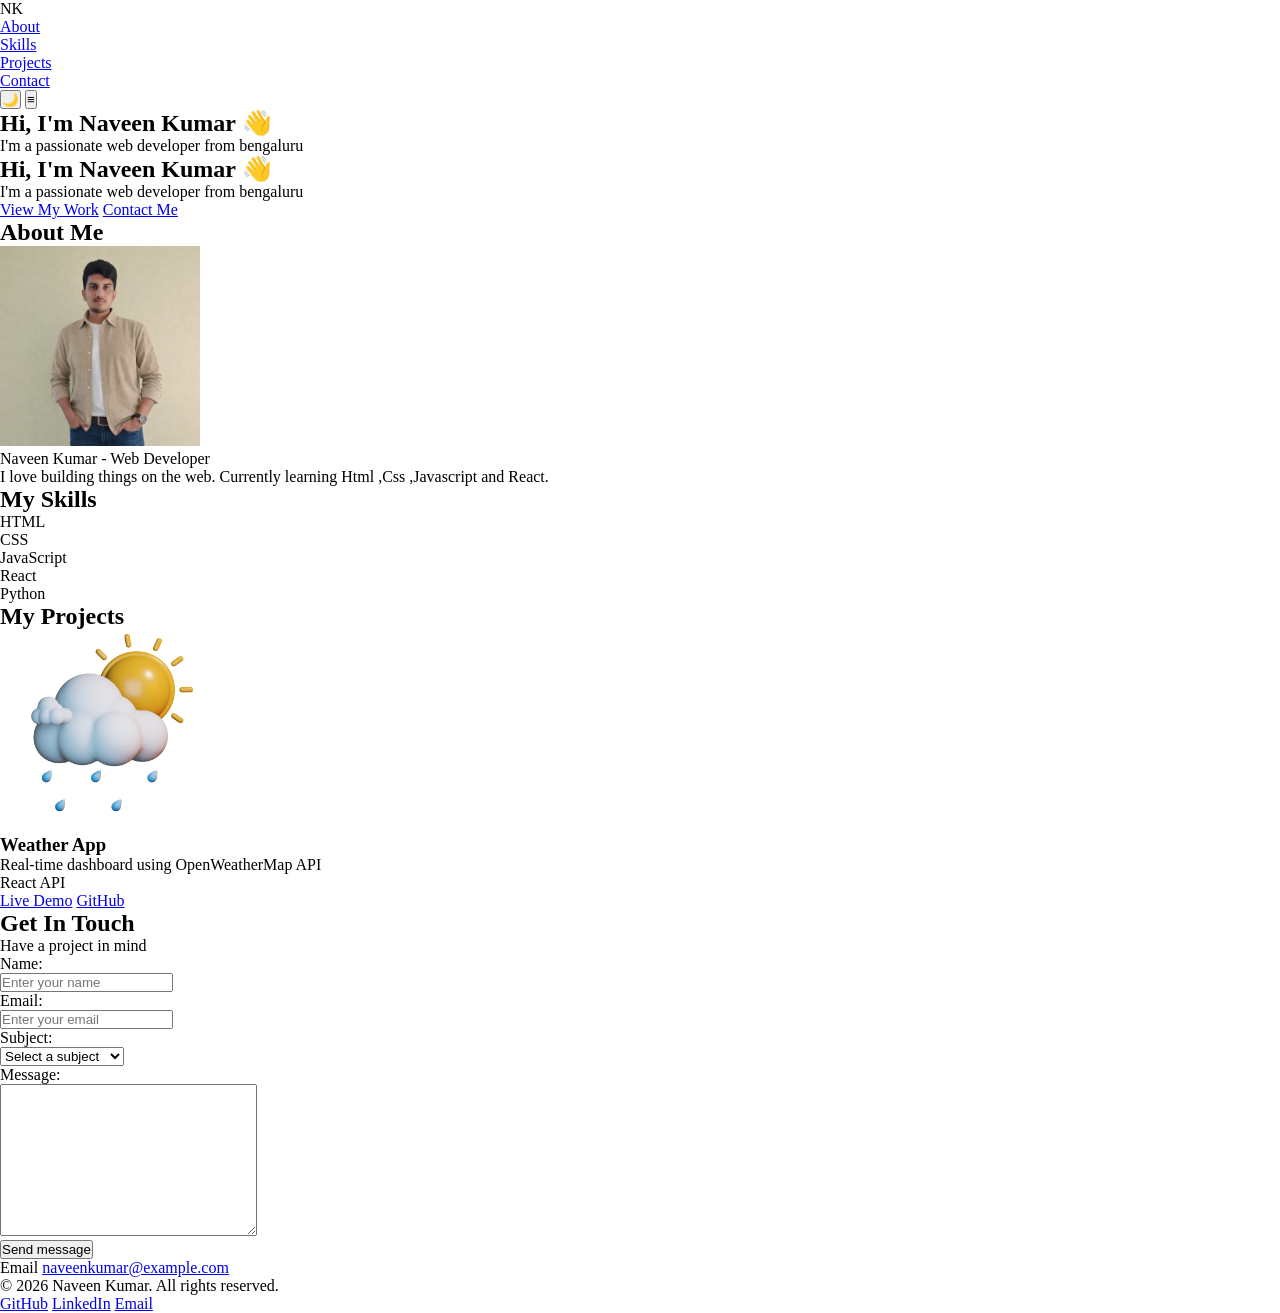
==== Portfoli project/index.html @ cab33a86 "css" ====
<!DOCTYPE html>
<html lang="en">
<head>
    <meta charset="UTF-8">
    <meta name="viewport" content="width=device-width, initial-scale=1.0">
 
    <!-- SEO Meta Tags -->
    <title>Naveen Kumar| Web Developer Portfolio</title>
    <meta name="description" content="Full-stack web developer specializing
          in React and Node.js. Available for freelance projects.">
    <meta name="keywords" content="web developer, React, JavaScript, portfolio">
    <meta name="author" content="Naveen kumar">
 
    <!-- Open Graph (for Facebook, LinkedIn, WhatsApp previews) -->
    <meta property="og:title" content="Naveen Kumar| Web Developer">
    <meta property="og:description" content="Check out my portfolio and projects!">
    <meta property="og:image" content="./my photo.jpeg">
    <meta property="og:url" content="https://Naveen Kumar.com">
    <meta property="og:type" content="website">
 
    <!-- Twitter Card -->
    <meta name="twitter:card" content="summary_large_image">
    <meta name="twitter:title" content="Pooja Sri| Web Developer">
    <meta name="twitter:description" content="Check out my portfolio!">
 <link rel="stylesheet" href="./index.css">
   
</head>
<body>
    <header class="site-header">
         <nav class="navbar">
             <div class="logo"> NK </div>
            <ul>
                <li><a href="#about">About</a></li>
                <li> <a href="#skills">Skills</a></li>
                <li> <a href="#projects">Projects</a></li>
                <li><a href="#contact">Contact</a></li>
            </ul>
           <button class="them-toggle" title="Toggle Dark"  aria-label="Toggle Dark Mode">🌙</button>
           <button class="menu-toggle" aria-label="Toggle navigation" aria-expanded="false">≡</button>

            
        </nav>

    </header>
    <main>
        <section class="hero-section" id="hero">
        
        <h1>Hi, I'm Naveen Kumar 👋</h1>
        <p class="tagline">I'm a passionate web developer from bengaluru</p>
        
        <h1>Hi, I'm Naveen Kumar 👋</h1>
        <p>I'm a passionate web developer from bengaluru</p>
        
        <div class="hero-buttons">
            <a href="#projects" class="btn btn-primary">View My Work</a>
            <a href="#contact" class="btn btn-secondary">Contact Me</a>

        </div>
        </section>

    
    <section id="about" class="about-section">
        <h2>About Me</h2>
        <div class="about-content">
            <figure>
                <img src="./my photo.jpeg" alt="Naveen Kumar" width="200" height="200">
                <figcaption>Naveen Kumar - Web Developer</figcaption>
            </figure>
         
         <div class="about-text">
            <p>I love building things on the web. Currently learning Html ,Css ,Javascript and React.</p>
        </div>
        </div>
    </section>
    <section id="skills" class="skills-section">
        <h2>My Skills</h2>
        <div class="skills-grid">
            <div class="skill-item" data-level="90">HTML</div>
            <div class="skill-item" data-level="80">CSS</div>
            <div class="skill-item" data-level="70">JavaScript</div>
            <div class="skill-item" data-level="60">React</div>
            <div class="skill-item" data-level="80">Python</div>
        
        </div>
    </section>
    <section id="projects" class="projects-section">
        <h2>My Projects</h2>
        <div class="project-grid">
            <article class="project-card" data-category="web">
               <img src="./weather.webp"  width="200" height="200" alt="weather project">
               <h3>Weather App</h3>
               <p>Real-time dashboard using OpenWeatherMap API</p>
               <div class="project-tags">
                <span class="tag">React</span>
                <span class="tag">API</span>
                <div>
               <div>
                <a href="#" class="btn">Live Demo</a>
                <a href="#" class="btn">GitHub</a>
               </div>
            </article>
        </div>
        
    </section >
    <section id="contact" class="contact-section">
        <h2>Get In Touch</h2>
       <p>Have a project in mind </p>
       <form action="">

        <div class="form-group">
        <label for="name">Name:</label><br>
        <input type="text" id="name" name="name" required placeholder="Enter your name"><br>
        </div>

        <div class="form-group">
        <label for="email">Email:</label><br>
        <input type="email" id="email" name="email" required placeholder="Enter your email"><br>
        </div>

        <div class="form-group">
        <label for="subject">Subject:</label><br>
        <select name="subject" id="subject"> <br>
            <option value="">Select a subject</option>
            <option value="hire">I want to hire you</option>
            option value="collaboration">I want to collaborate</option>
            <option value="other">Other</option>
        </select> <br>

        <label for="message">Message:</label><br>

        <textarea name="message" id="message" cols="30" rows="10" required></textarea> <br>
        <button type="submit">Send message</button>
       </form>
       <p>Email  <a href="mailto:naveenkumar@example.com">naveenkumar@example.com</a> </p>

    </section>
    </main>

    <footer class="site-footer">
        <p>&copy; 2026 Naveen Kumar. All rights reserved.</p>
        <nav aria-label="Social links">
            <a href="https://github.com/naveenkumar" target="_blank" rel="noopener noreferrer">GitHub</a>
            <a href="https://linkedin.com/in/naveen-goud-pp" target="_blank" rel="noopener noreferrer">LinkedIn</a>
            <a href="mailto:naveengouda802@gmail.com" target="_blank" rel="noopener noreferrer">Email</a>
        </nav>
    </footer>
    
</body>
</html>
---- Portfoli project/index.css ----
*{
    margin: 0;
    padding: 0;
    box-sizing: border-box;
}

:root{
    --primary-color: #ff4c60;
    --secondary-color: #1e1e1e;
    --text-color: #fff;
    --font-family: 'Poppins', sans-serif;
    --font-size: 16px;
    --light-color: #f5f5f5;
}
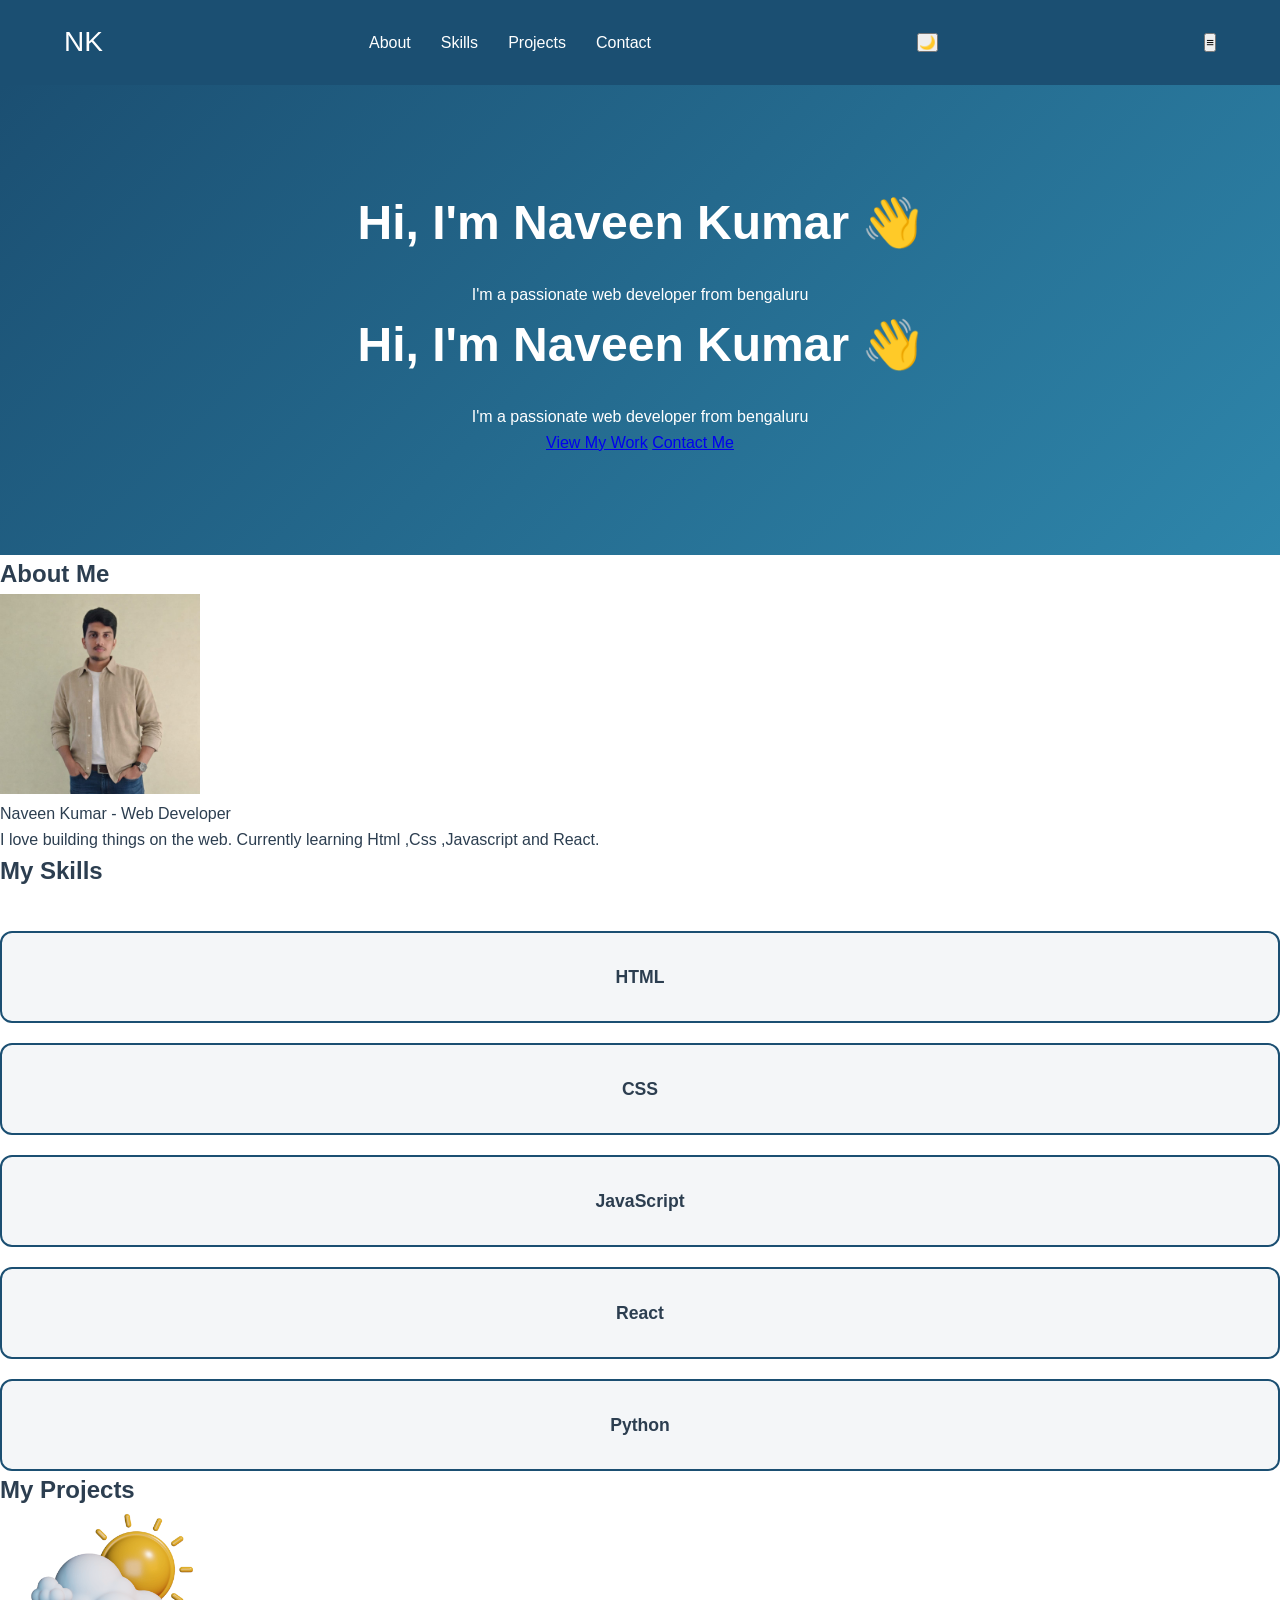
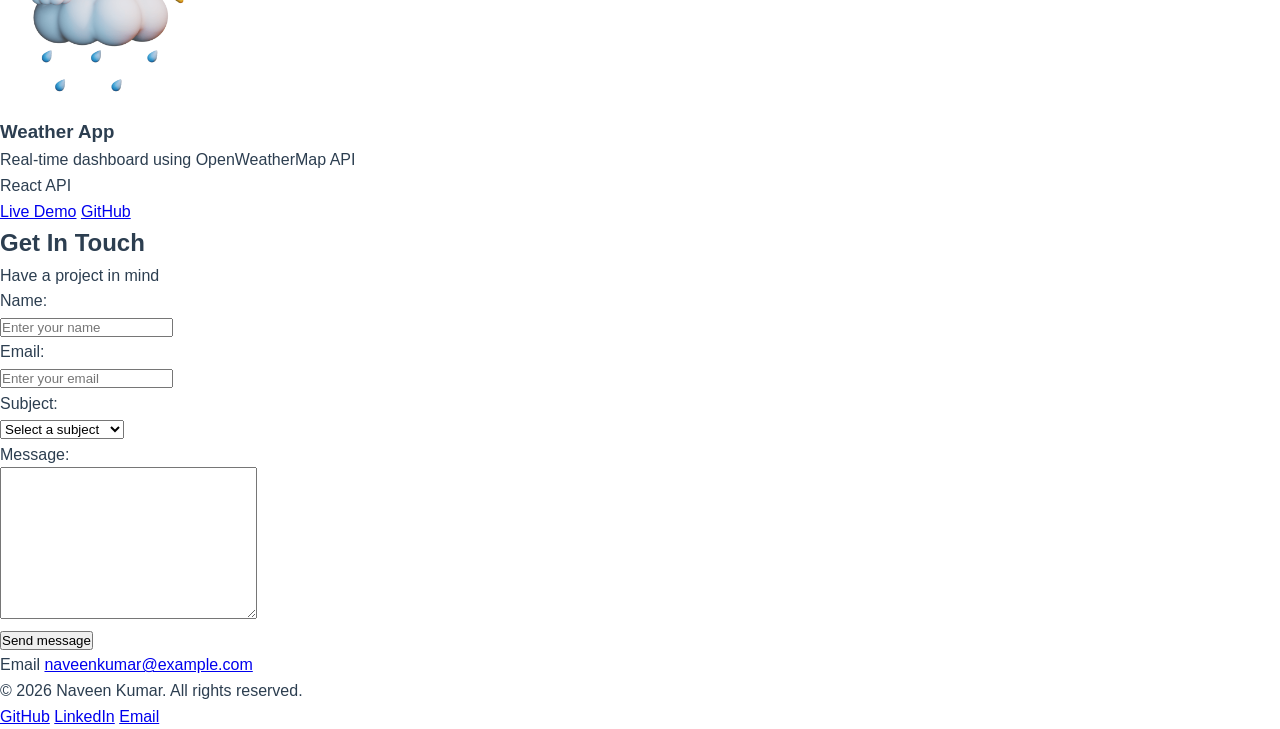
==== commit 3c9b47f0: "Merge branch 'main' of https://github.com/Naveen-Kumar-pp/Poto" ====
--- a/Portfoli project/index.html
+++ b/Portfoli project/index.html
@@ -27,9 +27,11 @@
 </head>
 <body>
     <header class="site-header">
+
          <nav class="navbar">
              <div class="logo"> NK </div>
-            <ul>
+             
+            <ul class="nav-links">
                 <li><a href="#about">About</a></li>
                 <li> <a href="#skills">Skills</a></li>
                 <li> <a href="#projects">Projects</a></li>
@@ -125,10 +127,14 @@
             option value="collaboration">I want to collaborate</option>
             <option value="other">Other</option>
         </select> <br>
+        </div>
+
+        <div class="form-group">
 
         <label for="message">Message:</label><br>
 
         <textarea name="message" id="message" cols="30" rows="10" required></textarea> <br>
+        </div>
         <button type="submit">Send message</button>
        </form>
        <p>Email  <a href="mailto:naveenkumar@example.com">naveenkumar@example.com</a> </p>
--- a/Portfoli project/index.css
+++ b/Portfoli project/index.css
@@ -1,14 +1,85 @@
 *{
-    margin: 0;
+    box-sizing: border-box;
+    margin:0;
     padding: 0;
-    box-sizing: border-box;
+}
+:root{
+    --primary:#1B4F72;
+    --accent:#F18F01;
+    --text:#2c3E50;
+    --light:#f4f6f8;
+    --white:#FFFFFF;
+    --font-main: 'Segoe UI', Tahoma, Geneva, Verdana, sans-serif;
+}
+body{
+    font-family:var(--font-main);
+    color: var(--text);
+    line-height:1.6;
+    background-color: var(--white);
+ 
 }
 
-:root{
-    --primary-color: #ff4c60;
-    --secondary-color: #1e1e1e;
-    --text-color: #fff;
-    --font-family: 'Poppins', sans-serif;
-    --font-size: 16px;
-    --light-color: #f5f5f5;
+.navbar{
+    display: flex;
+    justify-content: space-between;
+    align-items: center;
+    padding: 20px 5%;
+    background-color: var(--primary);
+    
+    
+}
+.site-header{
+    position: sticky;
+    top: 0;
+    z-index: 100000;
+}
+.logo{
+    font-size: 28px;
+    font-weight: 500;
+    color: var(--white);
+
+}
+
+.nav-links{
+    list-style: none;
+    display: flex;
+    gap: 30px;
+
+}
+
+.nav-links a{
+    text-decoration: none;
+    color: var(--white);
+    font-weight: 500;
+}
+.nav-links a:hover{
+    color: var(--accent);
+}
+
+.hero-section{
+    background: linear-gradient(135deg, var(--primary),#2E86Ab);
+    color: var(--white);
+    text-align: center;
+    padding: 100px 5%;
+}
+.hero-section h1{
+    font-size: 3rem;
+    margin-bottom: 20px;
+}
+.skills-grid{
+    display: grid;
+    grid-template-columns: repeat(auto-fill,minmax(2oopx,1fr));
+    gap:20px;
+    margin-top: 40px;
+
+}
+
+.skill-item{
+    background: var(--light);
+    border:2px solid var(--primary);
+    border-radius:12px;
+    text-align: center;
+    padding:30px 20px;
+    font-weight: bold;
+    font-size:1.1rem;
 }
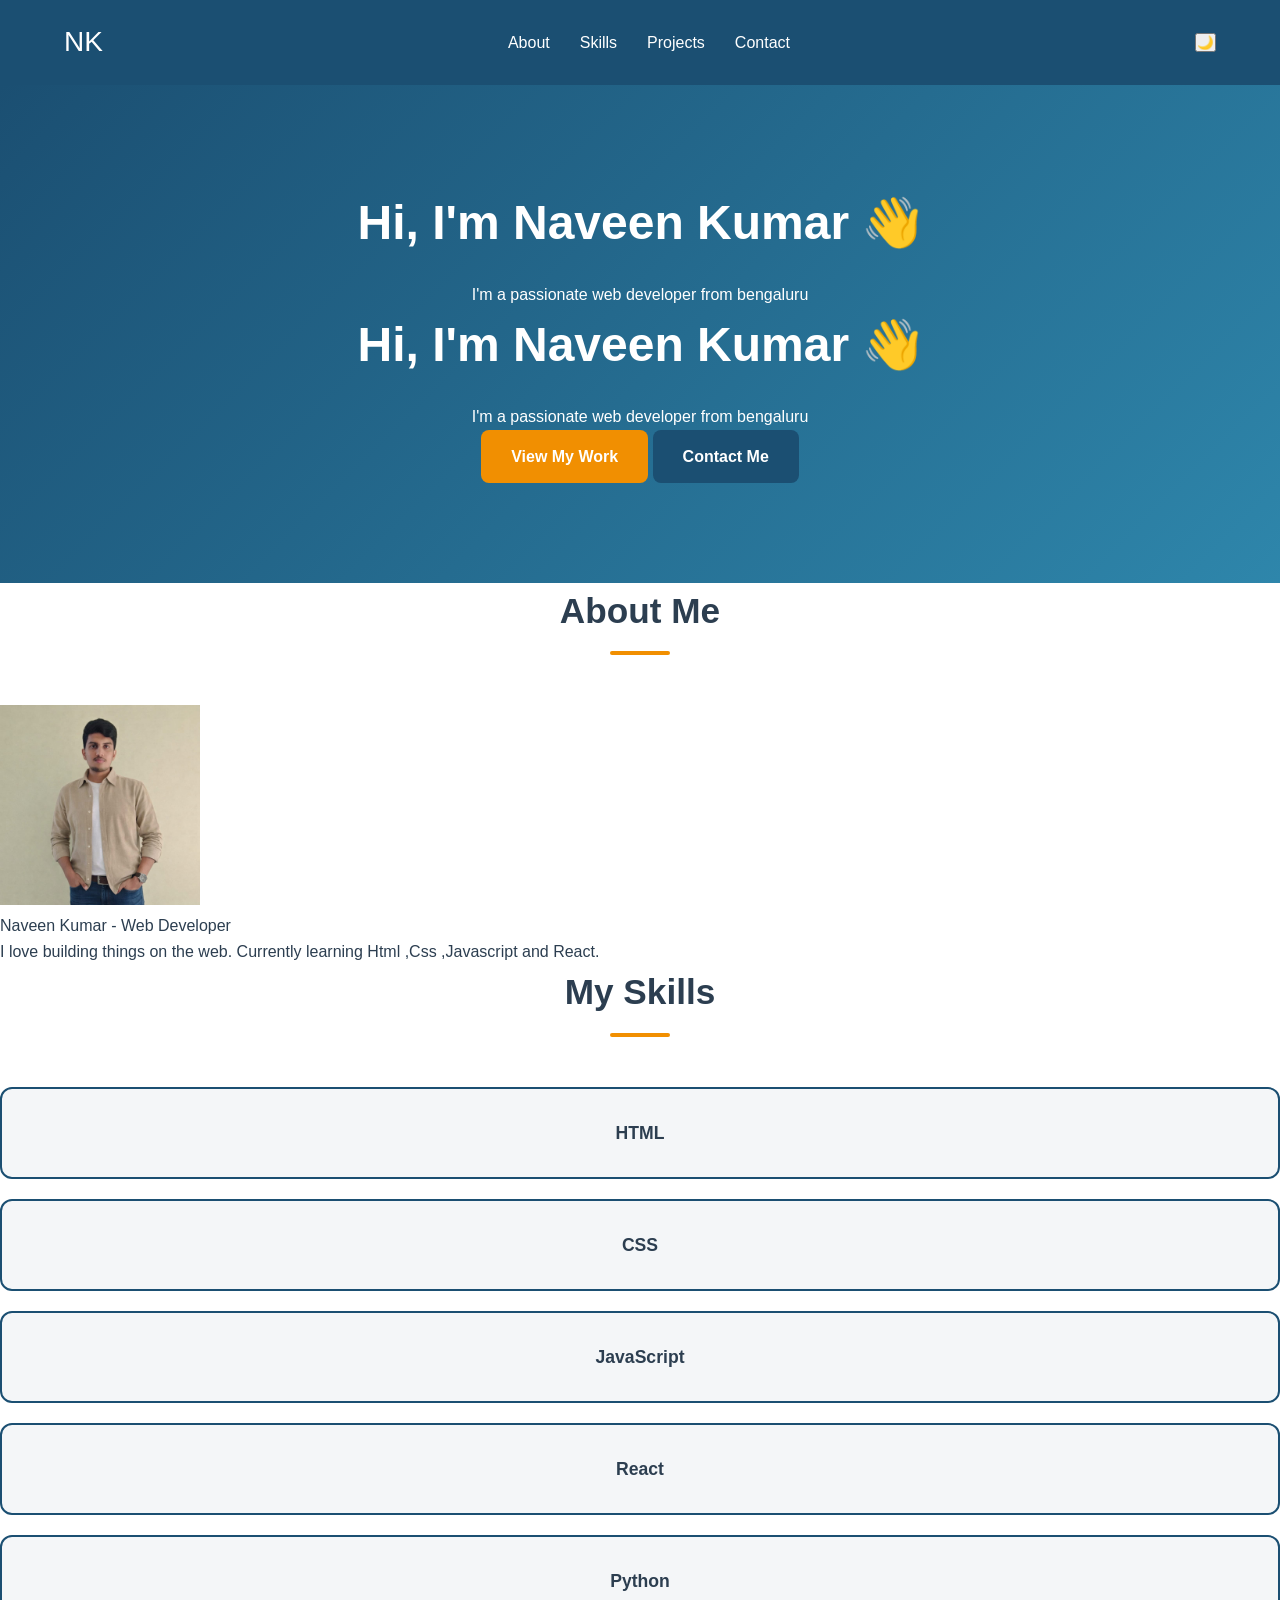
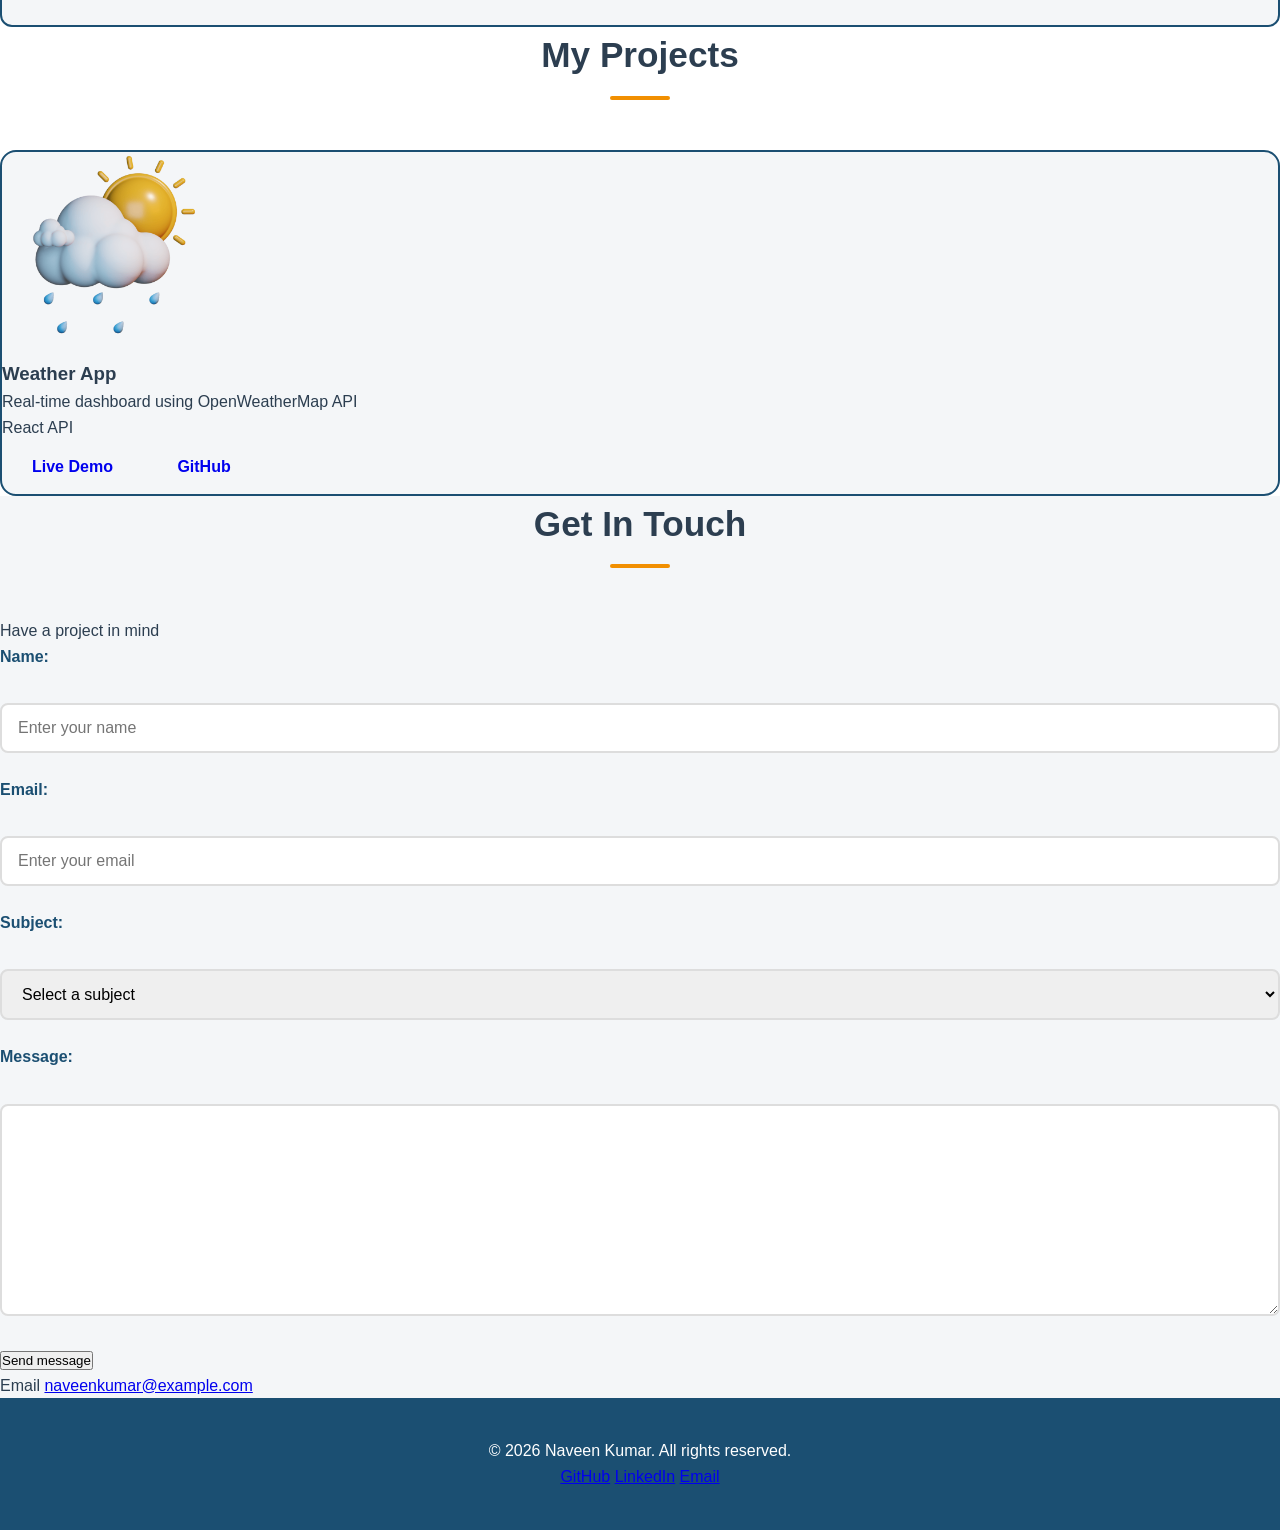
==== commit 4013a5e2: "Add files via upload" ====
--- a/Portfoli project/index.html
+++ b/Portfoli project/index.html
@@ -1,155 +1,156 @@
-<!DOCTYPE html>
-<html lang="en">
-<head>
-    <meta charset="UTF-8">
-    <meta name="viewport" content="width=device-width, initial-scale=1.0">
- 
-    <!-- SEO Meta Tags -->
-    <title>Naveen Kumar| Web Developer Portfolio</title>
-    <meta name="description" content="Full-stack web developer specializing
-          in React and Node.js. Available for freelance projects.">
-    <meta name="keywords" content="web developer, React, JavaScript, portfolio">
-    <meta name="author" content="Naveen kumar">
- 
-    <!-- Open Graph (for Facebook, LinkedIn, WhatsApp previews) -->
-    <meta property="og:title" content="Naveen Kumar| Web Developer">
-    <meta property="og:description" content="Check out my portfolio and projects!">
-    <meta property="og:image" content="./my photo.jpeg">
-    <meta property="og:url" content="https://Naveen Kumar.com">
-    <meta property="og:type" content="website">
- 
-    <!-- Twitter Card -->
-    <meta name="twitter:card" content="summary_large_image">
-    <meta name="twitter:title" content="Pooja Sri| Web Developer">
-    <meta name="twitter:description" content="Check out my portfolio!">
- <link rel="stylesheet" href="./index.css">
-   
-</head>
-<body>
-    <header class="site-header">
-
-         <nav class="navbar">
-             <div class="logo"> NK </div>
-             
-            <ul class="nav-links">
-                <li><a href="#about">About</a></li>
-                <li> <a href="#skills">Skills</a></li>
-                <li> <a href="#projects">Projects</a></li>
-                <li><a href="#contact">Contact</a></li>
-            </ul>
-           <button class="them-toggle" title="Toggle Dark"  aria-label="Toggle Dark Mode">🌙</button>
-           <button class="menu-toggle" aria-label="Toggle navigation" aria-expanded="false">≡</button>
-
-            
-        </nav>
-
-    </header>
-    <main>
-        <section class="hero-section" id="hero">
-        
-        <h1>Hi, I'm Naveen Kumar 👋</h1>
-        <p class="tagline">I'm a passionate web developer from bengaluru</p>
-        
-        <h1>Hi, I'm Naveen Kumar 👋</h1>
-        <p>I'm a passionate web developer from bengaluru</p>
-        
-        <div class="hero-buttons">
-            <a href="#projects" class="btn btn-primary">View My Work</a>
-            <a href="#contact" class="btn btn-secondary">Contact Me</a>
-
-        </div>
-        </section>
-
-    
-    <section id="about" class="about-section">
-        <h2>About Me</h2>
-        <div class="about-content">
-            <figure>
-                <img src="./my photo.jpeg" alt="Naveen Kumar" width="200" height="200">
-                <figcaption>Naveen Kumar - Web Developer</figcaption>
-            </figure>
-         
-         <div class="about-text">
-            <p>I love building things on the web. Currently learning Html ,Css ,Javascript and React.</p>
-        </div>
-        </div>
-    </section>
-    <section id="skills" class="skills-section">
-        <h2>My Skills</h2>
-        <div class="skills-grid">
-            <div class="skill-item" data-level="90">HTML</div>
-            <div class="skill-item" data-level="80">CSS</div>
-            <div class="skill-item" data-level="70">JavaScript</div>
-            <div class="skill-item" data-level="60">React</div>
-            <div class="skill-item" data-level="80">Python</div>
-        
-        </div>
-    </section>
-    <section id="projects" class="projects-section">
-        <h2>My Projects</h2>
-        <div class="project-grid">
-            <article class="project-card" data-category="web">
-               <img src="./weather.webp"  width="200" height="200" alt="weather project">
-               <h3>Weather App</h3>
-               <p>Real-time dashboard using OpenWeatherMap API</p>
-               <div class="project-tags">
-                <span class="tag">React</span>
-                <span class="tag">API</span>
-                <div>
-               <div>
-                <a href="#" class="btn">Live Demo</a>
-                <a href="#" class="btn">GitHub</a>
-               </div>
-            </article>
-        </div>
-        
-    </section >
-    <section id="contact" class="contact-section">
-        <h2>Get In Touch</h2>
-       <p>Have a project in mind </p>
-       <form action="">
-
-        <div class="form-group">
-        <label for="name">Name:</label><br>
-        <input type="text" id="name" name="name" required placeholder="Enter your name"><br>
-        </div>
-
-        <div class="form-group">
-        <label for="email">Email:</label><br>
-        <input type="email" id="email" name="email" required placeholder="Enter your email"><br>
-        </div>
-
-        <div class="form-group">
-        <label for="subject">Subject:</label><br>
-        <select name="subject" id="subject"> <br>
-            <option value="">Select a subject</option>
-            <option value="hire">I want to hire you</option>
-            option value="collaboration">I want to collaborate</option>
-            <option value="other">Other</option>
-        </select> <br>
-        </div>
-
-        <div class="form-group">
-
-        <label for="message">Message:</label><br>
-
-        <textarea name="message" id="message" cols="30" rows="10" required></textarea> <br>
-        </div>
-        <button type="submit">Send message</button>
-       </form>
-       <p>Email  <a href="mailto:naveenkumar@example.com">naveenkumar@example.com</a> </p>
-
-    </section>
-    </main>
-
-    <footer class="site-footer">
-        <p>&copy; 2026 Naveen Kumar. All rights reserved.</p>
-        <nav aria-label="Social links">
-            <a href="https://github.com/naveenkumar" target="_blank" rel="noopener noreferrer">GitHub</a>
-            <a href="https://linkedin.com/in/naveen-goud-pp" target="_blank" rel="noopener noreferrer">LinkedIn</a>
-            <a href="mailto:naveengouda802@gmail.com" target="_blank" rel="noopener noreferrer">Email</a>
-        </nav>
-    </footer>
-    
-</body>
+<!DOCTYPE html>
+<html lang="en">
+<head>
+    <meta charset="UTF-8">
+    <meta name="viewport" content="width=device-width, initial-scale=1.0">
+ 
+    <!-- SEO Meta Tags -->
+    <title>Naveen Kumar| Web Developer Portfolio</title>
+    <meta name="description" content="Full-stack web developer specializing
+          in React and Node.js. Available for freelance projects.">
+    <meta name="keywords" content="web developer, React, JavaScript, portfolio">
+    <meta name="author" content="Naveen kumar">
+ 
+    <!-- Open Graph (for Facebook, LinkedIn, WhatsApp previews) -->
+    <meta property="og:title" content="Naveen Kumar| Web Developer">
+    <meta property="og:description" content="Check out my portfolio and projects!">
+    <meta property="og:image" content="./my photo.jpeg">
+    <meta property="og:url" content="https://Naveen Kumar.com">
+    <meta property="og:type" content="website">
+ 
+    <!-- Twitter Card -->
+    <meta name="twitter:card" content="summary_large_image">
+    <meta name="twitter:title" content="Pooja Sri| Web Developer">
+    <meta name="twitter:description" content="Check out my portfolio!">
+ <link rel="stylesheet" href="./index.css">
+   
+</head>
+<body>
+    <header class="site-header">
+
+         <nav class="navbar">
+             <div class="logo"> NK </div>
+             
+            <ul class="nav-links">
+                <li><a href="#about">About</a></li>
+                <li> <a href="#skills">Skills</a></li>
+                <li> <a href="#projects">Projects</a></li>
+                <li><a href="#contact">Contact</a></li>
+            </ul>
+           <button class="them-toggle" title="Toggle Dark"  aria-label="Toggle Dark Mode">🌙</button>
+           <button class="menu-toggle" aria-label="Toggle navigation" aria-expanded="false">≡</button>
+
+            
+        </nav>
+
+    </header>
+    <main>
+        <section class="hero-section" id="hero">
+        
+        <h1>Hi, I'm Naveen Kumar 👋</h1>
+        <p class="tagline">I'm a passionate web developer from bengaluru</p>
+        
+        <h1>Hi, I'm Naveen Kumar 👋</h1>
+        <p>I'm a passionate web developer from bengaluru</p>
+        
+        <div class="hero-buttons">
+            <a href="#projects" class="btn btn-primary">View My Work</a>
+            <a href="#contact" class="btn btn-secondary">Contact Me</a>
+
+        </div>
+        </section>
+
+    
+    <section id="about" class="about-section">
+        <h2>About Me</h2>
+        <div class="about-content">
+            <figure>
+                <img src="./my photo.jpeg" alt="Naveen Kumar" width="200" height="200">
+                <figcaption>Naveen Kumar - Web Developer</figcaption>
+            </figure>
+         
+         <div class="about-text">
+            <p>I love building things on the web. Currently learning Html ,Css ,Javascript and React.</p>
+        </div>
+        </div>
+    </section>
+    <section id="skills" class="skills-section">
+        <h2>My Skills</h2>
+        <div class="skills-grid">
+            <div class="skill-item" data-level="90">HTML</div>
+            <div class="skill-item" data-level="80">CSS</div>
+            <div class="skill-item" data-level="70">JavaScript</div>
+            <div class="skill-item" data-level="60">React</div>
+            <div class="skill-item" data-level="80">Python</div>
+            
+        
+        </div>
+    </section>
+    <section id="projects" class="projects-section">
+        <h2>My Projects</h2>
+        <div class="project-grid">
+            <article class="project-card" data-category="web">
+               <img src="./weather.webp"  width="200" height="200" alt="weather project">
+               <h3>Weather App</h3>
+               <p>Real-time dashboard using OpenWeatherMap API</p>
+               <div class="project-tags">
+                <span class="tag">React</span>
+                <span class="tag">API</span>
+                <div>
+               <div>
+                <a href="#" class="btn">Live Demo</a>
+                <a href="#" class="btn">GitHub</a>
+               </div>
+            </article>
+        </div>
+        
+    </section >
+    <section id="contact" class="contact-section">
+        <h2>Get In Touch</h2>
+       <p>Have a project in mind </p>
+       <form action="">
+
+        <div class="form-group">
+        <label for="name">Name:</label><br>
+        <input type="text" id="name" name="name" required placeholder="Enter your name"><br>
+        </div>
+
+        <div class="form-group">
+        <label for="email">Email:</label><br>
+        <input type="email" id="email" name="email" required placeholder="Enter your email"><br>
+        </div>
+
+        <div class="form-group">
+        <label for="subject">Subject:</label><br>
+        <select name="subject" id="subject"> <br>
+            <option value="">Select a subject</option>
+            <option value="hire">I want to hire you</option>
+            option value="collaboration">I want to collaborate</option>
+            <option value="other">Other</option>
+        </select> <br>
+        </div>
+
+        <div class="form-group">
+
+        <label for="message">Message:</label><br>
+
+        <textarea name="message" id="message" cols="30" rows="10" required></textarea> <br>
+        </div>
+        <button type="submit">Send message</button>
+       </form>
+       <p>Email  <a href="mailto:naveenkumar@example.com">naveenkumar@example.com</a> </p>
+
+    </section>
+    </main>
+
+    <footer class="site-footer">
+        <p>&copy; 2026 Naveen Kumar. All rights reserved.</p>
+        <nav aria-label="Social links">
+            <a href="https://github.com/naveenkumar" target="_blank" rel="noopener noreferrer">GitHub</a>
+            <a href="https://linkedin.com/in/naveen-goud-pp" target="_blank" rel="noopener noreferrer">LinkedIn</a>
+            <a href="mailto:naveengouda802@gmail.com" target="_blank" rel="noopener noreferrer">Email</a>
+        </nav>
+    </footer>
+    
+</body>
 </html>
--- a/Portfoli project/index.css
+++ b/Portfoli project/index.css
@@ -1,85 +1,264 @@
-*{
-    box-sizing: border-box;
-    margin:0;
-    padding: 0;
-}
-:root{
-    --primary:#1B4F72;
-    --accent:#F18F01;
-    --text:#2c3E50;
-    --light:#f4f6f8;
-    --white:#FFFFFF;
-    --font-main: 'Segoe UI', Tahoma, Geneva, Verdana, sans-serif;
-}
-body{
-    font-family:var(--font-main);
-    color: var(--text);
-    line-height:1.6;
-    background-color: var(--white);
- 
-}
-
-.navbar{
-    display: flex;
-    justify-content: space-between;
-    align-items: center;
-    padding: 20px 5%;
-    background-color: var(--primary);
-    
-    
-}
-.site-header{
-    position: sticky;
-    top: 0;
-    z-index: 100000;
-}
-.logo{
-    font-size: 28px;
-    font-weight: 500;
-    color: var(--white);
-
-}
-
-.nav-links{
-    list-style: none;
-    display: flex;
-    gap: 30px;
-
-}
-
-.nav-links a{
-    text-decoration: none;
-    color: var(--white);
-    font-weight: 500;
-}
-.nav-links a:hover{
-    color: var(--accent);
-}
-
-.hero-section{
-    background: linear-gradient(135deg, var(--primary),#2E86Ab);
-    color: var(--white);
-    text-align: center;
-    padding: 100px 5%;
-}
-.hero-section h1{
-    font-size: 3rem;
-    margin-bottom: 20px;
-}
-.skills-grid{
-    display: grid;
-    grid-template-columns: repeat(auto-fill,minmax(2oopx,1fr));
-    gap:20px;
-    margin-top: 40px;
-
-}
-
-.skill-item{
-    background: var(--light);
-    border:2px solid var(--primary);
-    border-radius:12px;
-    text-align: center;
-    padding:30px 20px;
-    font-weight: bold;
-    font-size:1.1rem;
+*{
+    box-sizing: border-box;
+    margin:0;
+    padding: 0;
+}
+:root{
+    --primary:#1B4F72;
+    --accent:#F18F01;
+    --text:#2c3E50;
+    --light:#f4f6f8;
+    --white:#FFFFFF;
+    --font-main: 'Segoe UI', Tahoma, Geneva, Verdana, sans-serif;
+}
+body{
+    font-family:var(--font-main);
+    color: var(--text);
+    line-height:1.6;
+    background-color: var(--white);
+ 
+}
+
+.navbar{
+    display: flex;
+    justify-content: space-between;
+    align-items: center;
+    padding: 20px 5%;
+    background-color: var(--primary);
+    
+    
+}
+.site-header{
+    position: sticky;
+    top: 0;
+    z-index: 100000;
+}
+.logo{
+    font-size: 28px;
+    font-weight: 500;
+    color: var(--white);
+
+}
+
+.nav-links{
+    list-style: none;
+    display: flex;
+    gap: 30px;
+
+}
+
+.nav-links a{
+    text-decoration: none;
+    color: var(--white);
+    font-weight: 500;
+}
+.nav-links a:hover{
+    color: var(--accent);
+}
+
+.hero-section{
+    background: linear-gradient(135deg, var(--primary),#2E86Ab);
+    color: var(--white);
+    text-align: center;
+    padding: 100px 5%;
+}
+.hero-section h1{
+    font-size: 3rem;
+    margin-bottom: 20px;
+}
+.skills-grid{
+    display: grid;
+    grid-template-columns: repeat(auto-fill,minmax(2oopx,1fr));
+    gap:20px;
+    margin-top: 40px;
+
+}
+
+
+
+.skill-item{
+    background: var(--light);
+    border:2px solid var(--primary);
+    border-radius:12px;
+    text-align: center;
+    padding:30px 20px;
+    font-weight: bold;
+    font-size:1.1rem;
+    transition:all 0.3s ;
+}
+.skill-item:hover{
+    transform: translateY(-8px);
+    box-shadow: 0 10px 20px rgba(0,0,0,0.602);
+}
+.projects-grid{
+    display:grid;
+    grid-template-columns: repeat(auto-fill,minmax(300px,1fr));
+    gap:30px;
+    margin-top:40px;
+}
+.project-card{
+    background: var(--light);
+    border:2px solid var(--primary);
+    border-radius:16px;
+    overflow:hidden;
+    flex-direction: column;
+    transition:all 0.3s ;
+}
+.project-card:hover{
+    transform: translateY(-8px);
+    box-shadow: 0 10px 20px rgba(0,0,0,0.602);
+}
+ object-card{
+    width:100%;
+    height:200px;
+    object-fit:cover;
+ }
+ .btn{
+    display:inline-block;
+    padding:12px 28px;
+    border-radius:8px;
+    text-decoration:none;
+    font-weight:600;
+    font-size:1rem;
+    border:2px solid transparent;
+ }
+  .btn-primary{
+    background: var(--accent);
+    color: var(--white);
+  }
+  .btn-primary:hover{
+    background: var(--white);
+    color: var(--accent);
+    border:2px solid var(--accent);
+  }
+  .btn-secondary{
+    background: var(--primary);
+    color: var(--white);
+  }
+  .btn-secondary:hover{
+    background-color: var(--white);
+    border-color: var(--white);
+    color: var(--primary);
+  }
+  
+  section h2{
+    font-size: 2.2rem;
+    text-align: center;
+    position: relative;
+    margin-bottom:50px;
+ 
+}
+section h2::after{
+    content: "";
+    display: block;
+    width:60px;
+    height:4px;
+    background-color:var(--accent);
+    margin:12px auto 0;
+    border-radius:2px;
+}
+ 
+@keyframes fadeinup{
+    from{opacity:0;transform: translateY(30px);}
+    to{opacity: 1; transform: translateY(0);}
+}
+ 
+.hero-section h1{
+    animation:fadeinup 0.8s ease 0.2s both;
+}
+.tagline{
+    animation:fadeinup 0.8s ease 0.4s both;
+}
+ 
+.hero-button{
+    animation:fadeinup 0.8s ease 0.6s both;
+}
+
+.contact-section{
+    background-color: var(--light);
+}
+#contact-form{
+    max-width: 600px;
+    margin: 0 auto;
+}
+.form-group{
+    margin-bottom: 24px;
+}
+
+.form-group label{
+    display: block;
+    font-weight: 600;
+    margin-bottom: 8px;
+    color: var(--primary);
+}
+.form-group input,
+.form-group textarea,
+.form-group select{
+    width: 100%;
+    padding: 14px 16px;
+    border: 2px solid #ddd;
+    border-radius:8px ;
+    font-size: 1rem;
+    transition: border-color 0.3s;
+}
+
+.form-group input:focus,
+.form-group textarea:focus{
+    outline:none;
+    border-color:var(--primary) ;
+    box-shadow:  0 0 0 3px  rgb(27,79,114,0.15);
+
+}
+
+.site-footer{
+background-color: var(--primary);
+color: var(--white);
+text-align: center;
+padding: 40px 5%;
+}
+
+
+@media (max-width:768px) {
+    .nav-links{
+        display: none;
+    }
+    .menu-toggle{
+        display: block;
+    }
+    .hero-section h1{
+        font-size:2rem;
+    }
+    .project-grid{
+        grid-template-columns: 1fr;
+    }
+   
+}
+.menu-toggle{
+    display:none;
+    background: none;
+    border: none;
+    color: #FFF;
+    font-size: 30px;
+    cursor:pointer
+}
+ 
+@media (max-width:768px) {
+    .menu-toggle{
+        display: block;
+    }
+    .nav-links{
+        display:none;
+        position: absolute;
+        top:70px;
+        left:0;
+        width: 100%;
+        background:#1B4F72;
+        flex-direction: column;
+        text-align: center;
+        padding: 20px 0;
+        gap: 20px;
+    }
+    .nav-links.open{
+        display: flex;
+    }
 }
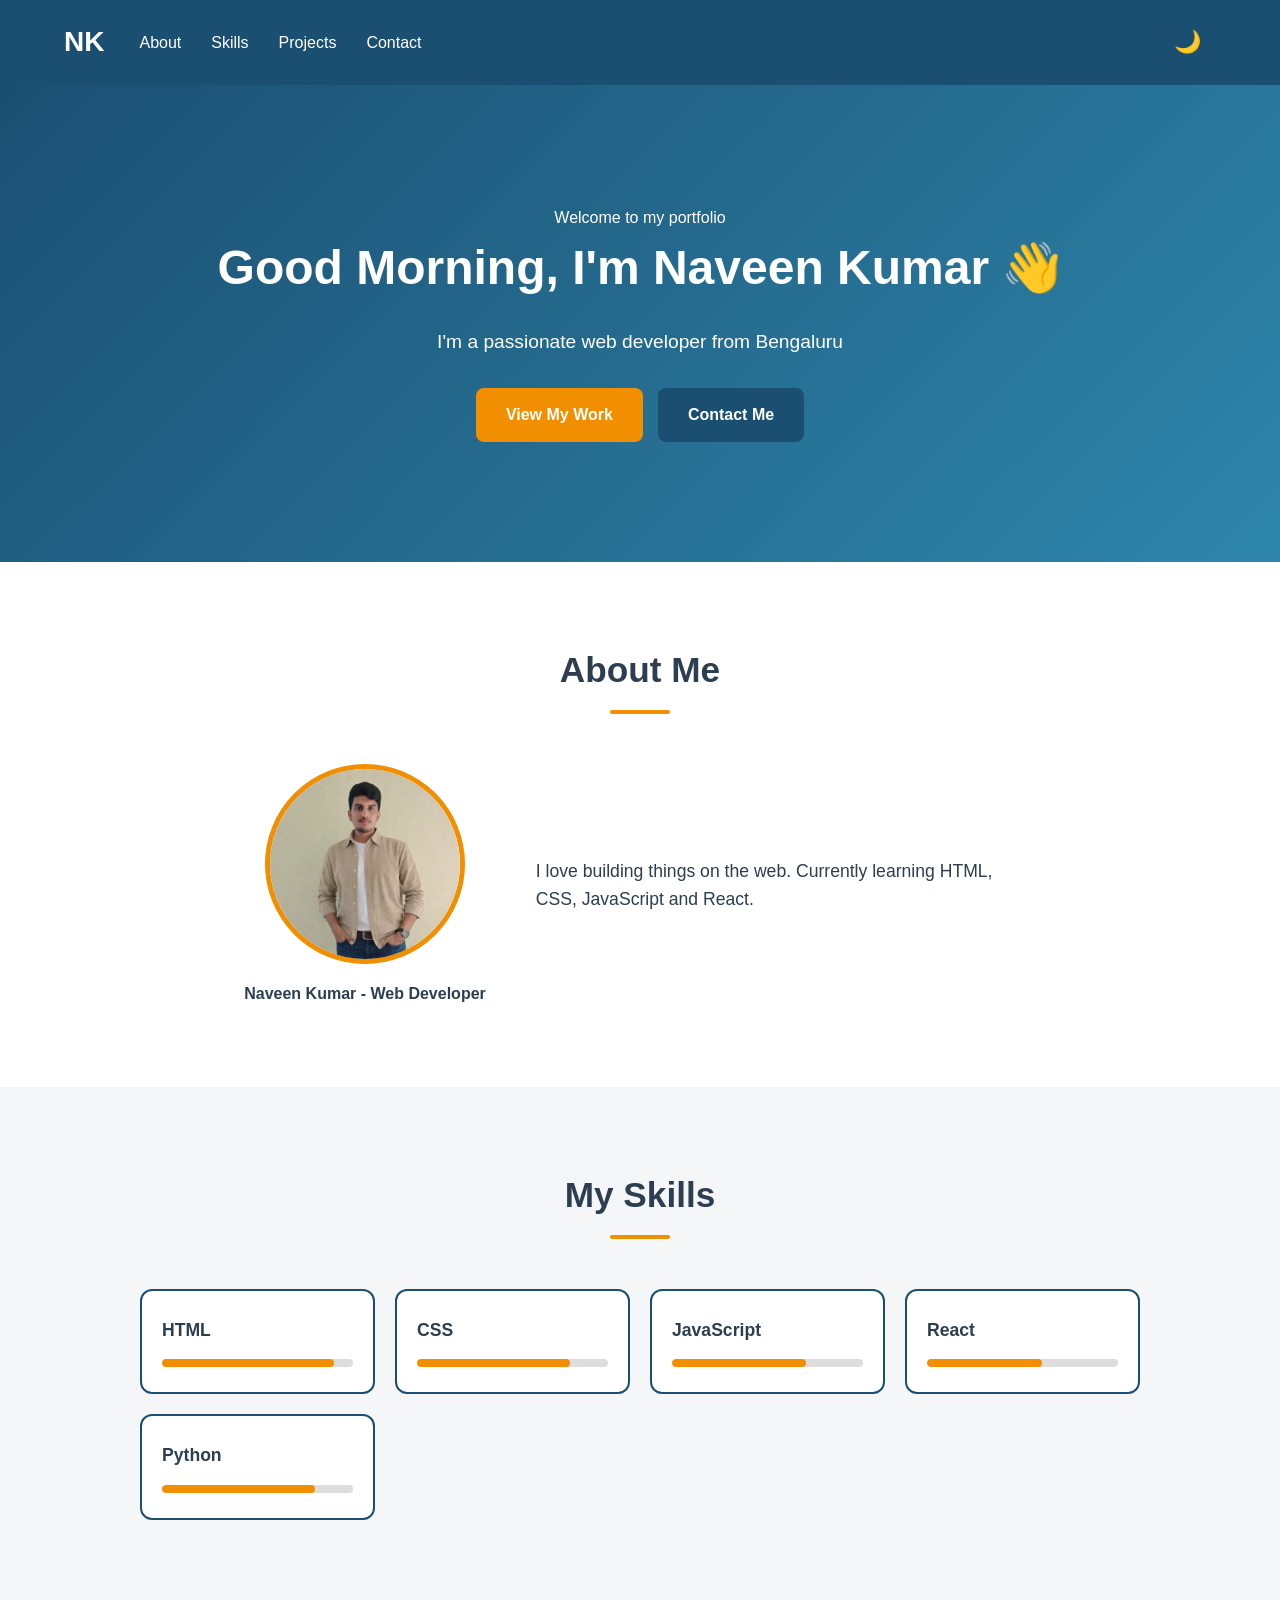
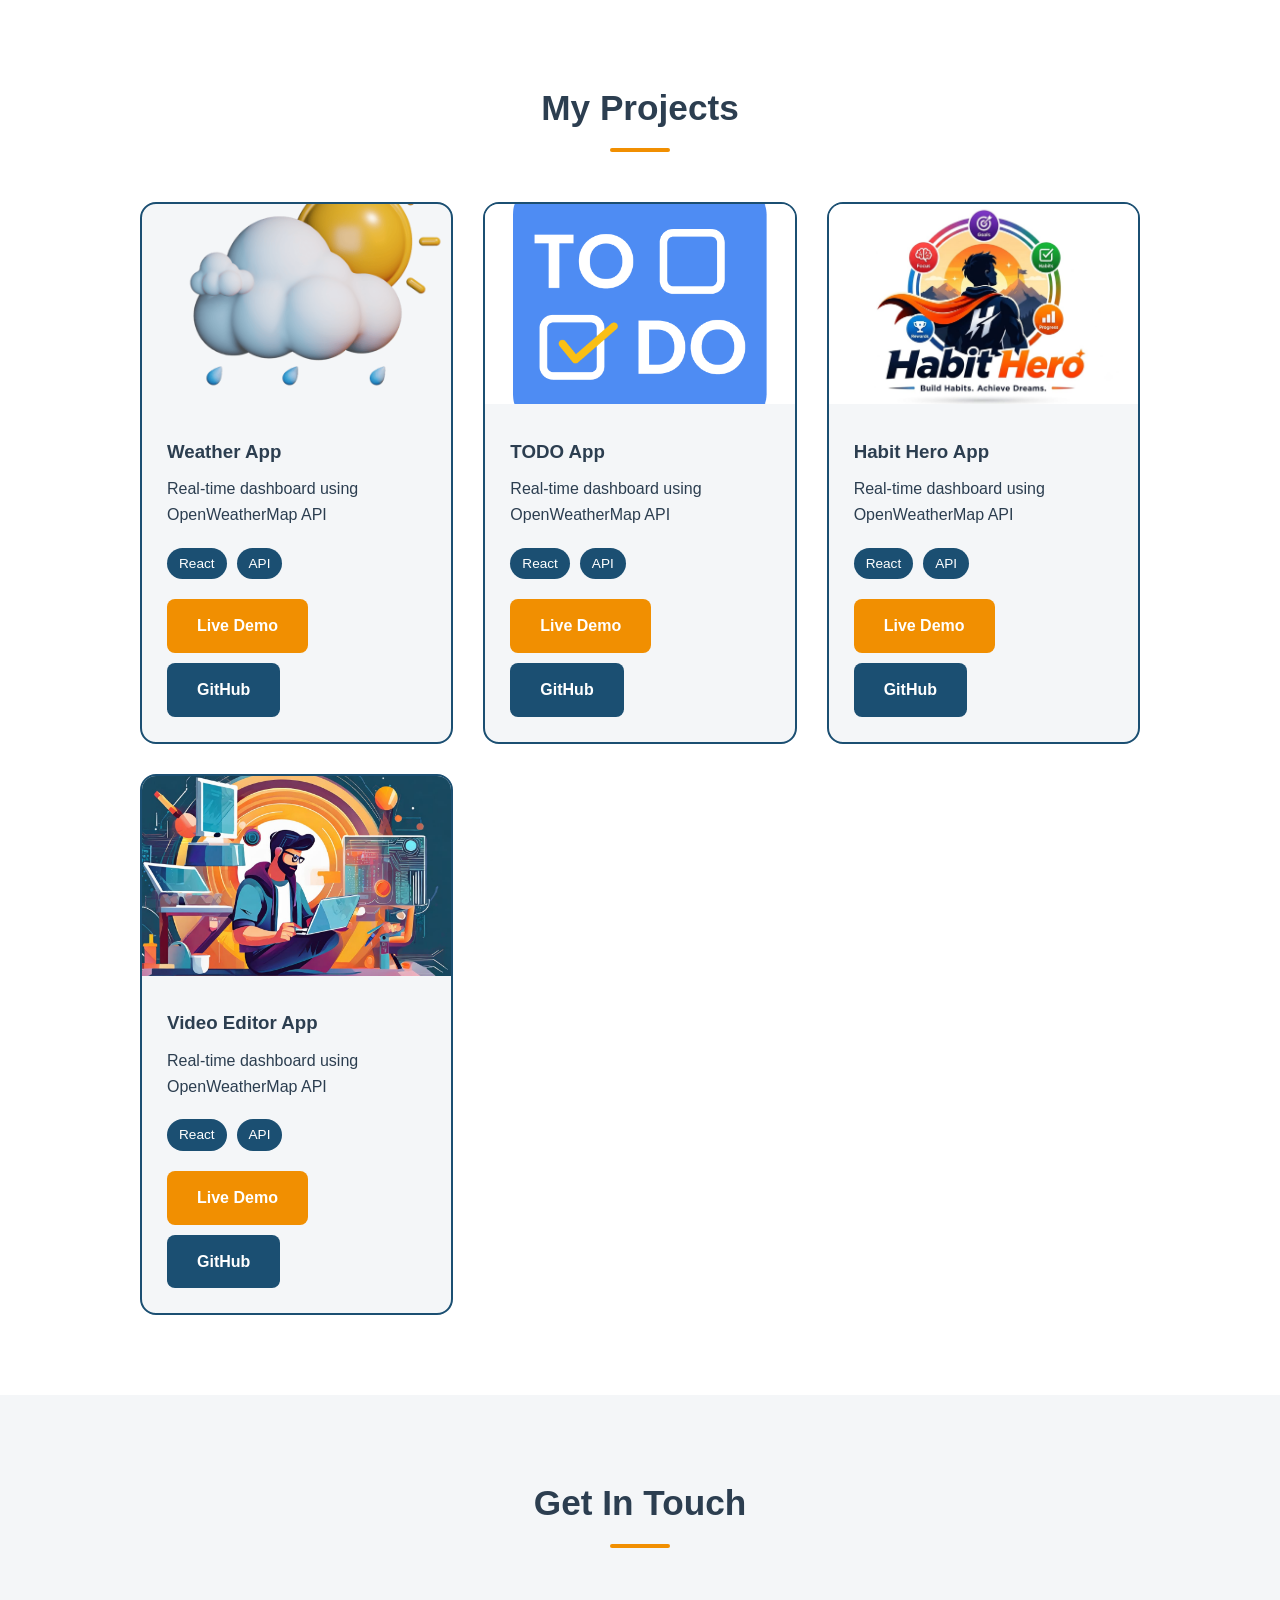
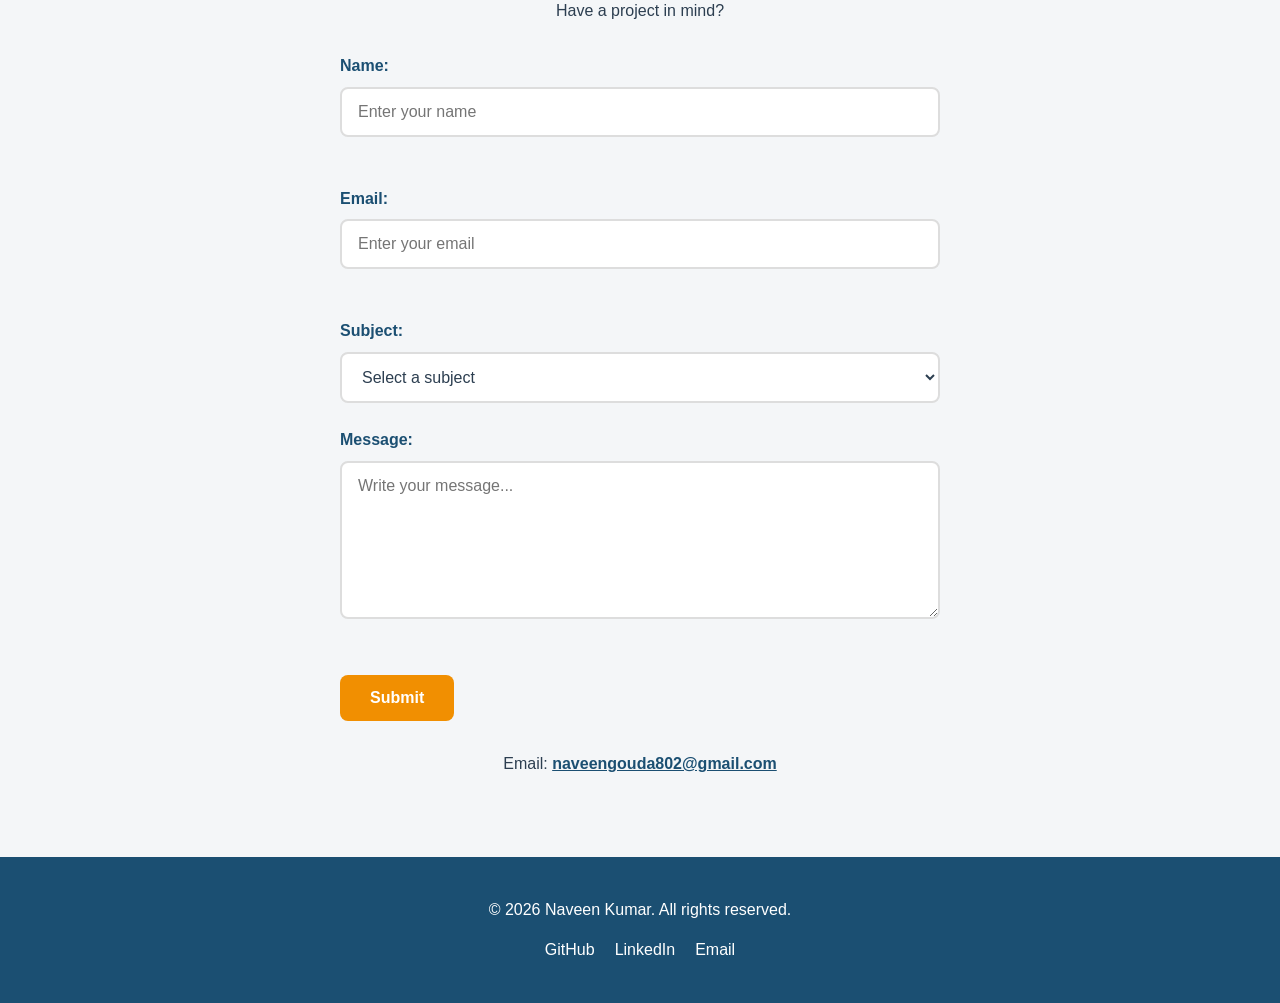
==== commit a2aa6199: "Add files via upload" ====
--- a/Portfoli project/index.html
+++ b/Portfoli project/index.html
@@ -1,156 +1,558 @@
 <!DOCTYPE html>
 <html lang="en">
+
 <head>
     <meta charset="UTF-8">
     <meta name="viewport" content="width=device-width, initial-scale=1.0">
- 
+
     <!-- SEO Meta Tags -->
-    <title>Naveen Kumar| Web Developer Portfolio</title>
-    <meta name="description" content="Full-stack web developer specializing
-          in React and Node.js. Available for freelance projects.">
-    <meta name="keywords" content="web developer, React, JavaScript, portfolio">
-    <meta name="author" content="Naveen kumar">
- 
-    <!-- Open Graph (for Facebook, LinkedIn, WhatsApp previews) -->
-    <meta property="og:title" content="Naveen Kumar| Web Developer">
-    <meta property="og:description" content="Check out my portfolio and projects!">
+    <title>Naveen Kumar | Web Developer Portfolio</title>
+
+    <meta name="description"
+        content="Full-stack web developer specializing in React and Node.js. Available for freelance projects.">
+
+    <meta name="keywords"
+        content="web developer, React, JavaScript, portfolio">
+
+    <meta name="author" content="Naveen Kumar">
+
+    <!-- Open Graph -->
+    <meta property="og:title" content="Naveen Kumar | Web Developer">
+    <meta property="og:description"
+        content="Check out my portfolio and projects!">
     <meta property="og:image" content="./my photo.jpeg">
-    <meta property="og:url" content="https://Naveen Kumar.com">
+    <meta property="og:url" content="https://example.com">
     <meta property="og:type" content="website">
- 
+
     <!-- Twitter Card -->
     <meta name="twitter:card" content="summary_large_image">
-    <meta name="twitter:title" content="Pooja Sri| Web Developer">
-    <meta name="twitter:description" content="Check out my portfolio!">
- <link rel="stylesheet" href="./index.css">
-   
+    <meta name="twitter:title" content="Naveen Kumar | Web Developer">
+    <meta name="twitter:description"
+        content="Check out my portfolio!">
+    <meta name="twitter:image" content="./my photo.jpeg">
+
+    <!-- CSS -->
+    <link rel="stylesheet" href="./index.css">
 </head>
+
 <body>
+
+    <!-- ================= HEADER ================= -->
+
     <header class="site-header">
 
-         <nav class="navbar">
-             <div class="logo"> NK </div>
-             
-            <ul class="nav-links">
-                <li><a href="#about">About</a></li>
-                <li> <a href="#skills">Skills</a></li>
-                <li> <a href="#projects">Projects</a></li>
-                <li><a href="#contact">Contact</a></li>
+        <nav class="navbar">
+
+            <div class="logo">NK</div>
+
+            <ul class="nav-links" id="navLinks">
+
+                <li>
+                    <a href="#about">About</a>
+                </li>
+
+                <li>
+                    <a href="#skills">Skills</a>
+                </li>
+
+                <li>
+                    <a href="#projects">Projects</a>
+                </li>
+
+                <li>
+                    <a href="#contact">Contact</a>
+                </li>
+
             </ul>
-           <button class="them-toggle" title="Toggle Dark"  aria-label="Toggle Dark Mode">🌙</button>
-           <button class="menu-toggle" aria-label="Toggle navigation" aria-expanded="false">≡</button>
-
-            
+
+            <!-- Dark Mode Button -->
+            <button
+                class="theme-toggle"
+                id="themeToggle"
+                title="Toggle Dark Mode"
+                aria-label="Toggle Dark Mode">
+                🌙
+            </button>
+
+            <!-- Mobile Menu Button -->
+            <button
+                class="menu-toggle"
+                id="menuToggle"
+                aria-label="Toggle navigation"
+                aria-expanded="false">
+                ☰
+            </button>
+
         </nav>
 
     </header>
+
+
     <main>
+
+        <!-- ================= HERO ================= -->
+
         <section class="hero-section" id="hero">
-        
-        <h1>Hi, I'm Naveen Kumar 👋</h1>
-        <p class="tagline">I'm a passionate web developer from bengaluru</p>
-        
-        <h1>Hi, I'm Naveen Kumar 👋</h1>
-        <p>I'm a passionate web developer from bengaluru</p>
-        
-        <div class="hero-buttons">
-            <a href="#projects" class="btn btn-primary">View My Work</a>
-            <a href="#contact" class="btn btn-secondary">Contact Me</a>
-
-        </div>
+
+            <!-- NEW -->
+            <p class="welcome-text">
+                Welcome to my portfolio
+            </p>
+
+            <!-- NEW: Greeting changes according to time -->
+            <h1>
+                <span id="greeting">Good Morning</span>,
+                I'm Naveen Kumar 👋
+            </h1>
+
+            <p class="tagline">
+                I'm a passionate web developer from Bengaluru
+            </p>
+
+            <div class="hero-buttons">
+
+                <a href="#projects" class="btn btn-primary">
+                    View My Work
+                </a>
+
+                <a href="#contact" class="btn btn-secondary">
+                    Contact Me
+                </a>
+
+            </div>
+
         </section>
 
-    
-    <section id="about" class="about-section">
-        <h2>About Me</h2>
-        <div class="about-content">
-            <figure>
-                <img src="./my photo.jpeg" alt="Naveen Kumar" width="200" height="200">
-                <figcaption>Naveen Kumar - Web Developer</figcaption>
-            </figure>
-         
-         <div class="about-text">
-            <p>I love building things on the web. Currently learning Html ,Css ,Javascript and React.</p>
-        </div>
-        </div>
-    </section>
-    <section id="skills" class="skills-section">
-        <h2>My Skills</h2>
-        <div class="skills-grid">
-            <div class="skill-item" data-level="90">HTML</div>
-            <div class="skill-item" data-level="80">CSS</div>
-            <div class="skill-item" data-level="70">JavaScript</div>
-            <div class="skill-item" data-level="60">React</div>
-            <div class="skill-item" data-level="80">Python</div>
-            
-        
-        </div>
-    </section>
-    <section id="projects" class="projects-section">
-        <h2>My Projects</h2>
-        <div class="project-grid">
-            <article class="project-card" data-category="web">
-               <img src="./weather.webp"  width="200" height="200" alt="weather project">
-               <h3>Weather App</h3>
-               <p>Real-time dashboard using OpenWeatherMap API</p>
-               <div class="project-tags">
-                <span class="tag">React</span>
-                <span class="tag">API</span>
-                <div>
-               <div>
-                <a href="#" class="btn">Live Demo</a>
-                <a href="#" class="btn">GitHub</a>
-               </div>
-            </article>
-        </div>
-        
-    </section >
-    <section id="contact" class="contact-section">
-        <h2>Get In Touch</h2>
-       <p>Have a project in mind </p>
-       <form action="">
-
-        <div class="form-group">
-        <label for="name">Name:</label><br>
-        <input type="text" id="name" name="name" required placeholder="Enter your name"><br>
-        </div>
-
-        <div class="form-group">
-        <label for="email">Email:</label><br>
-        <input type="email" id="email" name="email" required placeholder="Enter your email"><br>
-        </div>
-
-        <div class="form-group">
-        <label for="subject">Subject:</label><br>
-        <select name="subject" id="subject"> <br>
-            <option value="">Select a subject</option>
-            <option value="hire">I want to hire you</option>
-            option value="collaboration">I want to collaborate</option>
-            <option value="other">Other</option>
-        </select> <br>
-        </div>
-
-        <div class="form-group">
-
-        <label for="message">Message:</label><br>
-
-        <textarea name="message" id="message" cols="30" rows="10" required></textarea> <br>
-        </div>
-        <button type="submit">Send message</button>
-       </form>
-       <p>Email  <a href="mailto:naveenkumar@example.com">naveenkumar@example.com</a> </p>
-
-    </section>
+
+        <!-- ================= ABOUT ================= -->
+
+        <section id="about" class="about-section">
+
+            <h2>About Me</h2>
+
+            <div class="about-content">
+
+                <figure>
+
+                    <img
+                        src="./my photo.jpeg"
+                        alt="Naveen Kumar"
+                        width="200"
+                        height="200">
+
+                    <figcaption>
+                        Naveen Kumar - Web Developer
+                    </figcaption>
+
+                </figure>
+
+                <div class="about-text">
+
+                    <p>
+                        I love building things on the web.
+                        Currently learning HTML, CSS, JavaScript and React.
+                    </p>
+
+                </div>
+
+            </div>
+
+        </section>
+
+
+        <!-- ================= SKILLS ================= -->
+
+        <section id="skills" class="skills-section">
+
+            <h2>My Skills</h2>
+
+            <div class="skills-grid">
+
+                <div class="skill-item" data-level="90">
+                    <span>HTML</span>
+
+                    <div class="skill-bar">
+                        <div class="skill-progress"></div>
+                    </div>
+                </div>
+
+                <div class="skill-item" data-level="80">
+                    <span>CSS</span>
+
+                    <div class="skill-bar">
+                        <div class="skill-progress"></div>
+                    </div>
+                </div>
+
+                <div class="skill-item" data-level="70">
+                    <span>JavaScript</span>
+
+                    <div class="skill-bar">
+                        <div class="skill-progress"></div>
+                    </div>
+                </div>
+
+                <div class="skill-item" data-level="60">
+                    <span>React</span>
+
+                    <div class="skill-bar">
+                        <div class="skill-progress"></div>
+                    </div>
+                </div>
+
+                <div class="skill-item" data-level="80">
+                    <span>Python</span>
+
+                    <div class="skill-bar">
+                        <div class="skill-progress"></div>
+                    </div>
+                </div>
+
+            </div>
+
+        </section>
+
+
+        <!-- ================= PROJECTS ================= -->
+
+        <section id="projects" class="projects-section">
+
+            <h2>My Projects</h2>
+
+            <div class="project-grid">
+
+                <!-- Weather App -->
+                <article class="project-card" data-category="web">
+
+                    <img
+                        src="./weather.webp"
+                        alt="Weather App project"
+                        width="200"
+                        height="200">
+
+                    <div class="project-content">
+
+                        <h3>Weather App</h3>
+
+                        <p>
+                            Real-time dashboard using OpenWeatherMap API
+                        </p>
+
+                        <div class="project-tags">
+                            <span class="tag">React</span>
+                            <span class="tag">API</span>
+                        </div>
+
+                        <div class="project-buttons">
+
+                            <a href="#" class="btn btn-primary">
+                                Live Demo
+                            </a>
+
+                            <a href="#" class="btn btn-secondary">
+                                GitHub
+                            </a>
+
+                        </div>
+
+                    </div>
+
+                </article>
+
+
+                <!-- TODO App -->
+                <article class="project-card" data-category="web">
+
+                    <img
+                        src="./todo.png"
+                        alt="TODO App project"
+                        width="200"
+                        height="200">
+
+                    <div class="project-content">
+
+                        <h3>TODO App</h3>
+
+                        <p>
+                            Real-time dashboard using OpenWeatherMap API
+                        </p>
+
+                        <div class="project-tags">
+                            <span class="tag">React</span>
+                            <span class="tag">API</span>
+                        </div>
+
+                        <div class="project-buttons">
+
+                            <a href="#" class="btn btn-primary">
+                                Live Demo
+                            </a>
+
+                            <a href="#" class="btn btn-secondary">
+                                GitHub
+                            </a>
+
+                        </div>
+
+                    </div>
+
+                </article>
+
+
+                <!-- Habit Hero App -->
+                <article class="project-card" data-category="web">
+
+                    <img
+                        src="./habit hero logo 1.jpeg"
+                        alt="Habit Hero App project"
+                        width="200"
+                        height="200">
+
+                    <div class="project-content">
+
+                        <h3>Habit Hero App</h3>
+
+                        <p>
+                            Real-time dashboard using OpenWeatherMap API
+                        </p>
+
+                        <div class="project-tags">
+                            <span class="tag">React</span>
+                            <span class="tag">API</span>
+                        </div>
+
+                        <div class="project-buttons">
+
+                            <a href="#" class="btn btn-primary">
+                                Live Demo
+                            </a>
+
+                            <a href="#" class="btn btn-secondary">
+                                GitHub
+                            </a>
+
+                        </div>
+
+                    </div>
+
+                </article>
+
+
+                <!-- Video Editor App -->
+                <article class="project-card" data-category="web">
+
+                    <img
+                        src="./hero assignmen.jpeg"
+                        alt="Video Editor App project"
+                        width="200"
+                        height="200">
+
+                    <div class="project-content">
+
+                        <h3>Video Editor App</h3>
+
+                        <p>
+                            Real-time dashboard using OpenWeatherMap API
+                        </p>
+
+                        <div class="project-tags">
+                            <span class="tag">React</span>
+                            <span class="tag">API</span>
+                        </div>
+
+                        <div class="project-buttons">
+
+                            <a href="#" class="btn btn-primary">
+                                Live Demo
+                            </a>
+
+                            <a href="#" class="btn btn-secondary">
+                                GitHub
+                            </a>
+
+                        </div>
+
+                    </div>
+
+                </article>
+
+            </div>
+
+        </section>
+
+
+        <!-- ================= CONTACT ================= -->
+
+        <section id="contact" class="contact-section">
+
+            <h2>Get In Touch</h2>
+
+            <p class="contact-intro">
+                Have a project in mind?
+            </p>
+
+            <form id="contactForm">
+
+                <div class="form-group">
+
+                    <label for="name">
+                        Name:
+                    </label>
+
+                    <input
+                        type="text"
+                        id="name"
+                        name="name"
+                        required
+                        placeholder="Enter your name">
+
+                    <small class="error-message"></small>
+
+                </div>
+
+
+                <div class="form-group">
+
+                    <label for="email">
+                        Email:
+                    </label>
+
+                    <input
+                        type="email"
+                        id="email"
+                        name="email"
+                        required
+                        placeholder="Enter your email">
+
+                    <small class="error-message"></small>
+
+                </div>
+
+
+                <div class="form-group">
+
+                    <label for="subject">
+                        Subject:
+                    </label>
+
+                    <select
+                        name="subject"
+                        id="subject"
+                        required>
+
+                        <option value="">
+                            Select a subject
+                        </option>
+
+                        <option value="hire">
+                            I want to hire you
+                        </option>
+
+                        <option value="collaboration">
+                            I want to collaborate
+                        </option>
+
+                        <option value="other">
+                            Other
+                        </option>
+
+                    </select>
+
+                </div>
+
+
+                <div class="form-group">
+
+                    <label for="message">
+                        Message:
+                    </label>
+
+                    <textarea
+                        name="message"
+                        id="message"
+                        rows="7"
+                        required
+                        placeholder="Write your message..."></textarea>
+
+                    <small class="error-message"></small>
+
+                </div>
+
+
+                <!-- SUBMIT BUTTON -->
+                <button
+                    type="submit"
+                    class="btn btn-primary">
+                    Submit
+                </button>
+
+                <!-- JavaScript success message -->
+                <p
+                    id="formMessage"
+                    class="form-message"
+                    aria-live="polite">
+                </p>
+
+            </form>
+
+
+            <p class="email-contact">
+                Email:
+                <a href="mailto:naveengouda802@gmail.com">
+                    naveengouda802@gmail.com
+                </a>
+            </p>
+
+        </section>
+
     </main>
 
+
+    <!-- ================= FOOTER ================= -->
+
     <footer class="site-footer">
-        <p>&copy; 2026 Naveen Kumar. All rights reserved.</p>
+
+        <p>
+            &copy; 2026 Naveen Kumar. All rights reserved.
+        </p>
+
         <nav aria-label="Social links">
-            <a href="https://github.com/naveenkumar" target="_blank" rel="noopener noreferrer">GitHub</a>
-            <a href="https://linkedin.com/in/naveen-goud-pp" target="_blank" rel="noopener noreferrer">LinkedIn</a>
-            <a href="mailto:naveengouda802@gmail.com" target="_blank" rel="noopener noreferrer">Email</a>
+
+            <a
+                href="https://github.com/naveenkumar"
+                target="_blank"
+                rel="noopener noreferrer">
+                GitHub
+            </a>
+
+            <a
+                href="https://linkedin.com/in/naveen-goud-pp"
+                target="_blank"
+                rel="noopener noreferrer">
+                LinkedIn
+            </a>
+
+            <a href="mailto:naveengouda802@gmail.com">
+                Email
+            </a>
+
         </nav>
+
     </footer>
-    
+
+
+    <!-- Scroll To Top -->
+    <button
+        id="scrollTopBtn"
+        class="scroll-top"
+        aria-label="Scroll to top">
+        ↑
+    </button>
+
+
+    <!-- JavaScript -->
+    <script src="./script.js"></script>
+
 </body>
+
 </html>
--- a/Portfoli project/index.css
+++ b/Portfoli project/index.css
@@ -1,264 +1,819 @@
-*{
+
+/* =====================================================
+   RESET
+===================================================== */
+
+* {
     box-sizing: border-box;
-    margin:0;
+    margin: 0;
     padding: 0;
 }
-:root{
-    --primary:#1B4F72;
-    --accent:#F18F01;
-    --text:#2c3E50;
-    --light:#f4f6f8;
-    --white:#FFFFFF;
-    --font-main: 'Segoe UI', Tahoma, Geneva, Verdana, sans-serif;
-}
-body{
-    font-family:var(--font-main);
+
+
+/* =====================================================
+   ROOT VARIABLES
+===================================================== */
+
+:root {
+    --primary: #1B4F72;
+    --secondary: #2E86AB;
+    --accent: #F18F01;
+
+    --text: #2C3E50;
+    --light: #F4F6F8;
+    --white: #FFFFFF;
+
+    --border: #DDDDDD;
+
+    --font-main:
+        "Segoe UI",
+        Tahoma,
+        Geneva,
+        Verdana,
+        sans-serif;
+}
+
+
+/* =====================================================
+   DARK MODE
+===================================================== */
+
+body.dark-mode {
+    --text: #F5F5F5;
+    --light: #1E293B;
+    --white: #0F172A;
+    --border: #475569;
+}
+
+
+/* =====================================================
+   BODY
+===================================================== */
+
+html {
+    scroll-behavior: smooth;
+}
+
+body {
+    font-family: var(--font-main);
     color: var(--text);
-    line-height:1.6;
+    line-height: 1.6;
     background-color: var(--white);
- 
-}
-
-.navbar{
+
+    transition:
+        background-color 0.3s ease,
+        color 0.3s ease;
+}
+
+
+/* =====================================================
+   HEADER
+===================================================== */
+
+.site-header {
+    position: sticky;
+    top: 0;
+    z-index: 1000;
+}
+
+
+/* =====================================================
+   NAVBAR
+===================================================== */
+
+.navbar {
     display: flex;
     justify-content: space-between;
     align-items: center;
+
     padding: 20px 5%;
+
     background-color: var(--primary);
-    
-    
-}
-.site-header{
-    position: sticky;
-    top: 0;
-    z-index: 100000;
-}
-.logo{
+}
+
+
+/* =====================================================
+   LOGO
+===================================================== */
+
+.logo {
     font-size: 28px;
-    font-weight: 500;
-    color: var(--white);
-
-}
-
-.nav-links{
+    font-weight: 700;
+    color: var(--white);
+    margin-right: 35px;
+
+}
+
+
+/* =====================================================
+   NAVIGATION
+===================================================== */
+
+.nav-links {
     list-style: none;
+
     display: flex;
     gap: 30px;
-
-}
-
-.nav-links a{
+}
+
+.nav-links a {
     text-decoration: none;
     color: var(--white);
+
     font-weight: 500;
-}
-.nav-links a:hover{
+
+    transition: color 0.3s ease;
+}
+
+.nav-links a:hover,
+.nav-links a.active {
     color: var(--accent);
 }
 
-.hero-section{
-    background: linear-gradient(135deg, var(--primary),#2E86Ab);
-    color: var(--white);
+
+/* =====================================================
+   THEME BUTTON
+===================================================== */
+
+.theme-toggle {
+    background: transparent;
+    border: none;
+
+    color: var(--white);
+
+    font-size: 22px;
+
+    cursor: pointer;
+
+    margin-left: auto;
+    margin-right: 15px;
+}
+
+
+/* =====================================================
+   MENU BUTTON
+===================================================== */
+
+.menu-toggle {
+    display: none;
+
+    background: transparent;
+    border: none;
+
+    color: var(--white);
+
+    font-size: 30px;
+
+    cursor: pointer;
+}
+
+
+/* =====================================================
+   HERO
+===================================================== */
+
+.hero-section {
+    background:
+        linear-gradient(
+            135deg,
+            var(--primary),
+            var(--secondary)
+        );
+
+    color: var(--white);
+
     text-align: center;
-    padding: 100px 5%;
-}
-.hero-section h1{
+
+    padding: 120px 5%;
+}
+
+.hero-section h1 {
     font-size: 3rem;
     margin-bottom: 20px;
-}
-.skills-grid{
+
+    animation:
+        fadeInUp 0.8s ease 0.2s both;
+}
+
+.tagline {
+    font-size: 1.2rem;
+
+    animation:
+        fadeInUp 0.8s ease 0.4s both;
+}
+
+
+/* =====================================================
+   HERO BUTTONS
+===================================================== */
+
+.hero-buttons {
+    margin-top: 30px;
+
+    display: flex;
+    justify-content: center;
+    gap: 15px;
+
+    animation:
+        fadeInUp 0.8s ease 0.6s both;
+}
+
+
+/* =====================================================
+   BUTTON
+===================================================== */
+
+.btn {
+    display: inline-block;
+
+    padding: 12px 28px;
+
+    border-radius: 8px;
+
+    text-decoration: none;
+
+    font-weight: 600;
+    font-size: 1rem;
+
+    border: 2px solid transparent;
+
+    cursor: pointer;
+
+    transition: all 0.3s ease;
+}
+
+
+/* Primary */
+
+.btn-primary {
+    background-color: var(--accent);
+    color: var(--white);
+}
+
+.btn-primary:hover {
+    background-color: var(--white);
+    color: var(--accent);
+
+    border-color: var(--accent);
+}
+
+
+/* Secondary */
+
+.btn-secondary {
+    background-color: var(--primary);
+    color: var(--white);
+}
+
+.btn-secondary:hover {
+    background-color: var(--white);
+    color: var(--primary);
+
+    border-color: var(--primary);
+}
+
+
+/* =====================================================
+   GENERAL SECTION
+===================================================== */
+
+section {
+    padding: 80px 5%;
+}
+
+
+/* =====================================================
+   SECTION HEADINGS
+===================================================== */
+
+section h2 {
+    font-size: 2.2rem;
+
+    text-align: center;
+
+    position: relative;
+
+    margin-bottom: 50px;
+}
+
+section h2::after {
+    content: "";
+
+    display: block;
+
+    width: 60px;
+    height: 4px;
+
+    background-color: var(--accent);
+
+    margin: 12px auto 0;
+
+    border-radius: 2px;
+}
+
+
+/* =====================================================
+   ABOUT
+===================================================== */
+
+.about-section {
+    background-color: var(--white);
+}
+
+.about-content {
+    max-width: 900px;
+
+    margin: auto;
+
+    display: flex;
+
+    align-items: center;
+
+    justify-content: center;
+
+    gap: 50px;
+}
+
+.about-content figure {
+    text-align: center;
+}
+
+.about-content img {
+    width: 200px;
+    height: 200px;
+
+    object-fit: cover;
+
+    border-radius: 50%;
+
+    border: 5px solid var(--accent);
+}
+
+figcaption {
+    margin-top: 10px;
+
+    font-weight: 600;
+}
+
+.about-text {
+    max-width: 500px;
+
+    font-size: 1.1rem;
+}
+
+
+/* =====================================================
+   SKILLS
+===================================================== */
+
+.skills-section {
+    background-color: var(--light);
+}
+
+.skills-grid {
+    max-width: 1000px;
+
+    margin: 40px auto 0;
+
     display: grid;
-    grid-template-columns: repeat(auto-fill,minmax(2oopx,1fr));
-    gap:20px;
-    margin-top: 40px;
-
-}
-
-
-
-.skill-item{
-    background: var(--light);
-    border:2px solid var(--primary);
-    border-radius:12px;
+
+    grid-template-columns:
+        repeat(
+            auto-fit,
+            minmax(200px, 1fr)
+        );
+
+    gap: 20px;
+}
+
+.skill-item {
+    background-color: var(--white);
+
+    border: 2px solid var(--primary);
+
+    border-radius: 12px;
+
+    padding: 25px 20px;
+
+    font-weight: bold;
+    font-size: 1.1rem;
+
+    transition: all 0.3s ease;
+}
+
+.skill-item:hover {
+    transform: translateY(-8px);
+
+    box-shadow:
+        0 10px 20px
+        rgba(0, 0, 0, 0.2);
+}
+
+
+/* Skill progress */
+
+.skill-bar {
+    width: 100%;
+
+    height: 8px;
+
+    margin-top: 15px;
+
+    background-color: var(--border);
+
+    border-radius: 10px;
+
+    overflow: hidden;
+}
+
+.skill-progress {
+    width: 0;
+
+    height: 100%;
+
+    background-color: var(--accent);
+
+    border-radius: 10px;
+
+    transition:
+        width 1.5s ease;
+}
+
+
+/* =====================================================
+   PROJECTS
+===================================================== */
+
+.projects-section {
+    background-color: var(--white);
+}
+
+.project-grid {
+    max-width: 1000px;
+
+    margin: 40px auto 0;
+
+    display: grid;
+
+    grid-template-columns:
+        repeat(
+            auto-fit,
+            minmax(300px, 1fr)
+        );
+
+    gap: 30px;
+}
+
+.project-card {
+    background-color: var(--light);
+
+    border: 2px solid var(--primary);
+
+    border-radius: 16px;
+
+    overflow: hidden;
+
+    transition: all 0.3s ease;
+}
+
+.project-card:hover {
+    transform: translateY(-8px);
+
+    box-shadow:
+        0 10px 20px
+        rgba(0, 0, 0, 0.2);
+}
+
+.project-card > img {
+    width: 100%;
+    height: 200px;
+
+    object-fit: cover;
+}
+
+.project-content {
+    padding: 25px;
+}
+
+.project-content h3 {
+    margin-bottom: 10px;
+}
+
+.project-tags {
+    display: flex;
+
+    gap: 10px;
+
+    margin: 20px 0;
+}
+
+.tag {
+    background-color: var(--primary);
+
+    color: var(--white);
+
+    padding: 5px 12px;
+
+    border-radius: 20px;
+
+    font-size: 0.85rem;
+}
+
+.project-buttons {
+    display: flex;
+
+    gap: 10px;
+
+    flex-wrap: wrap;
+}
+
+
+/* =====================================================
+   CONTACT
+===================================================== */
+
+.contact-section {
+    background-color: var(--light);
+
     text-align: center;
-    padding:30px 20px;
-    font-weight: bold;
-    font-size:1.1rem;
-    transition:all 0.3s ;
-}
-.skill-item:hover{
-    transform: translateY(-8px);
-    box-shadow: 0 10px 20px rgba(0,0,0,0.602);
-}
-.projects-grid{
-    display:grid;
-    grid-template-columns: repeat(auto-fill,minmax(300px,1fr));
-    gap:30px;
-    margin-top:40px;
-}
-.project-card{
-    background: var(--light);
-    border:2px solid var(--primary);
-    border-radius:16px;
-    overflow:hidden;
-    flex-direction: column;
-    transition:all 0.3s ;
-}
-.project-card:hover{
-    transform: translateY(-8px);
-    box-shadow: 0 10px 20px rgba(0,0,0,0.602);
-}
- object-card{
-    width:100%;
-    height:200px;
-    object-fit:cover;
- }
- .btn{
-    display:inline-block;
-    padding:12px 28px;
-    border-radius:8px;
-    text-decoration:none;
-    font-weight:600;
-    font-size:1rem;
-    border:2px solid transparent;
- }
-  .btn-primary{
-    background: var(--accent);
-    color: var(--white);
-  }
-  .btn-primary:hover{
-    background: var(--white);
-    color: var(--accent);
-    border:2px solid var(--accent);
-  }
-  .btn-secondary{
-    background: var(--primary);
-    color: var(--white);
-  }
-  .btn-secondary:hover{
-    background-color: var(--white);
-    border-color: var(--white);
+}
+
+.contact-intro {
+    margin-bottom: 30px;
+}
+
+#contactForm {
+    max-width: 600px;
+
+    margin: 0 auto;
+
+    text-align: left;
+}
+
+.form-group {
+    margin-bottom: 24px;
+}
+
+.form-group label {
+    display: block;
+
+    font-weight: 600;
+
+    margin-bottom: 8px;
+
     color: var(--primary);
-  }
-  
-  section h2{
-    font-size: 2.2rem;
-    text-align: center;
-    position: relative;
-    margin-bottom:50px;
- 
-}
-section h2::after{
-    content: "";
-    display: block;
-    width:60px;
-    height:4px;
-    background-color:var(--accent);
-    margin:12px auto 0;
-    border-radius:2px;
-}
- 
-@keyframes fadeinup{
-    from{opacity:0;transform: translateY(30px);}
-    to{opacity: 1; transform: translateY(0);}
-}
- 
-.hero-section h1{
-    animation:fadeinup 0.8s ease 0.2s both;
-}
-.tagline{
-    animation:fadeinup 0.8s ease 0.4s both;
-}
- 
-.hero-button{
-    animation:fadeinup 0.8s ease 0.6s both;
-}
-
-.contact-section{
-    background-color: var(--light);
-}
-#contact-form{
-    max-width: 600px;
-    margin: 0 auto;
-}
-.form-group{
-    margin-bottom: 24px;
-}
-
-.form-group label{
-    display: block;
-    font-weight: 600;
-    margin-bottom: 8px;
-    color: var(--primary);
-}
+}
+
 .form-group input,
 .form-group textarea,
-.form-group select{
+.form-group select {
     width: 100%;
+
     padding: 14px 16px;
-    border: 2px solid #ddd;
-    border-radius:8px ;
+
+    border: 2px solid var(--border);
+
+    border-radius: 8px;
+
     font-size: 1rem;
-    transition: border-color 0.3s;
+
+    font-family: inherit;
+
+    background-color: var(--white);
+
+    color: var(--text);
+
+    transition:
+        border-color 0.3s ease;
 }
 
 .form-group input:focus,
-.form-group textarea:focus{
-    outline:none;
-    border-color:var(--primary) ;
-    box-shadow:  0 0 0 3px  rgb(27,79,114,0.15);
-
-}
-
-.site-footer{
-background-color: var(--primary);
-color: var(--white);
-text-align: center;
-padding: 40px 5%;
-}
-
-
-@media (max-width:768px) {
-    .nav-links{
+.form-group textarea:focus,
+.form-group select:focus {
+    outline: none;
+
+    border-color: var(--primary);
+
+    box-shadow:
+        0 0 0 3px
+        rgba(27, 79, 114, 0.15);
+}
+
+.form-group textarea {
+    resize: vertical;
+}
+
+.error-message {
+    display: block;
+
+    color: #D32F2F;
+
+    margin-top: 5px;
+
+    min-height: 20px;
+}
+
+.form-message {
+    margin-top: 20px;
+
+    font-weight: 600;
+
+    text-align: center;
+}
+
+.email-contact {
+    margin-top: 30px;
+}
+
+.email-contact a {
+    color: var(--primary);
+
+    font-weight: 600;
+}
+
+
+/* =====================================================
+   FOOTER
+===================================================== */
+
+.site-footer {
+    background-color: var(--primary);
+
+    color: var(--white);
+
+    text-align: center;
+
+    padding: 40px 5%;
+}
+
+.site-footer nav {
+    margin-top: 15px;
+
+    display: flex;
+
+    justify-content: center;
+
+    gap: 20px;
+
+    flex-wrap: wrap;
+}
+
+.site-footer a {
+    color: var(--white);
+
+    text-decoration: none;
+}
+
+.site-footer a:hover {
+    color: var(--accent);
+}
+
+
+/* =====================================================
+   SCROLL TO TOP
+===================================================== */
+
+.scroll-top {
+    position: fixed;
+
+    bottom: 25px;
+    right: 25px;
+
+    width: 45px;
+    height: 45px;
+
+    border: none;
+
+    border-radius: 50%;
+
+    background-color: var(--accent);
+
+    color: var(--white);
+
+    font-size: 22px;
+
+    cursor: pointer;
+
+    display: none;
+
+    z-index: 999;
+}
+
+.scroll-top.show {
+    display: block;
+}
+
+
+/* =====================================================
+   ANIMATION
+===================================================== */
+
+@keyframes fadeInUp {
+
+    from {
+        opacity: 0;
+
+        transform:
+            translateY(30px);
+    }
+
+    to {
+        opacity: 1;
+
+        transform:
+            translateY(0);
+    }
+}
+
+
+/* =====================================================
+   MOBILE
+===================================================== */
+
+@media (max-width: 768px) {
+
+    .navbar {
+        padding: 15px 5%;
+    }
+
+    .nav-links {
         display: none;
-    }
-    .menu-toggle{
+
+        position: absolute;
+
+        top: 70px;
+        left: 0;
+
+        width: 100%;
+
+        background-color: var(--primary);
+
+        flex-direction: column;
+
+        text-align: center;
+
+        padding: 20px 0;
+
+        gap: 20px;
+    }
+
+    .nav-links.open {
+        display: flex;
+    }
+
+    .menu-toggle {
         display: block;
     }
-    .hero-section h1{
-        font-size:2rem;
-    }
-    .project-grid{
+
+    .hero-section {
+        padding: 90px 5%;
+    }
+
+    .hero-section h1 {
+        font-size: 2.2rem;
+    }
+
+    .hero-buttons {
+        flex-direction: column;
+
+        align-items: center;
+    }
+
+    .about-content {
+        flex-direction: column;
+
+        text-align: center;
+
+        gap: 30px;
+    }
+
+    .project-grid {
         grid-template-columns: 1fr;
     }
-   
-}
-.menu-toggle{
-    display:none;
-    background: none;
-    border: none;
-    color: #FFF;
-    font-size: 30px;
-    cursor:pointer
-}
- 
-@media (max-width:768px) {
-    .menu-toggle{
-        display: block;
-    }
-    .nav-links{
-        display:none;
-        position: absolute;
-        top:70px;
-        left:0;
-        width: 100%;
-        background:#1B4F72;
-        flex-direction: column;
-        text-align: center;
-        padding: 20px 0;
-        gap: 20px;
-    }
-    .nav-links.open{
-        display: flex;
-    }
-}+
+    section {
+        padding: 60px 5%;
+    }
+
+}
+
+
+/* =====================================================
+   SMALL MOBILE
+===================================================== */
+
+@media (max-width: 480px) {
+
+    .hero-section h1 {
+        font-size: 1.8rem;
+    }
+
+    section h2 {
+        font-size: 1.8rem;
+    }
+
+    .skills-grid {
+        grid-template-columns: 1fr;
+    }
+
+}
